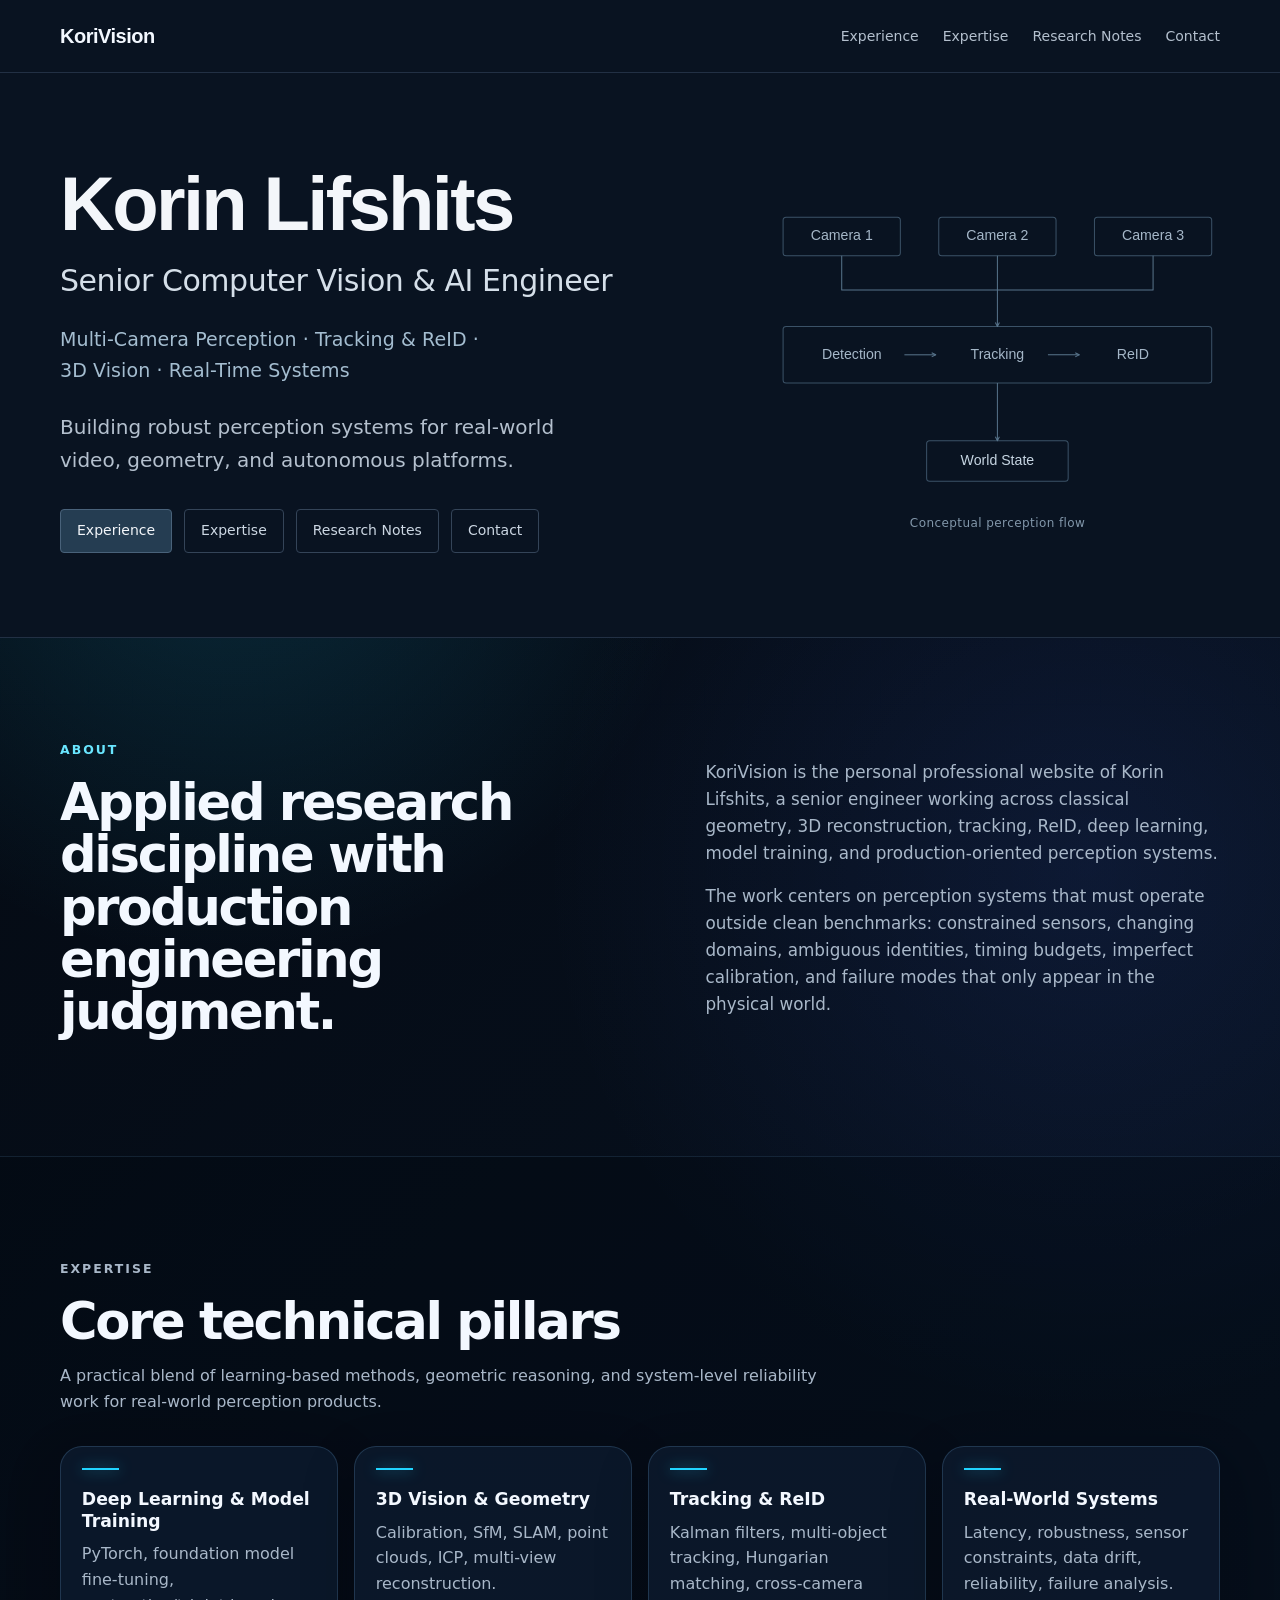
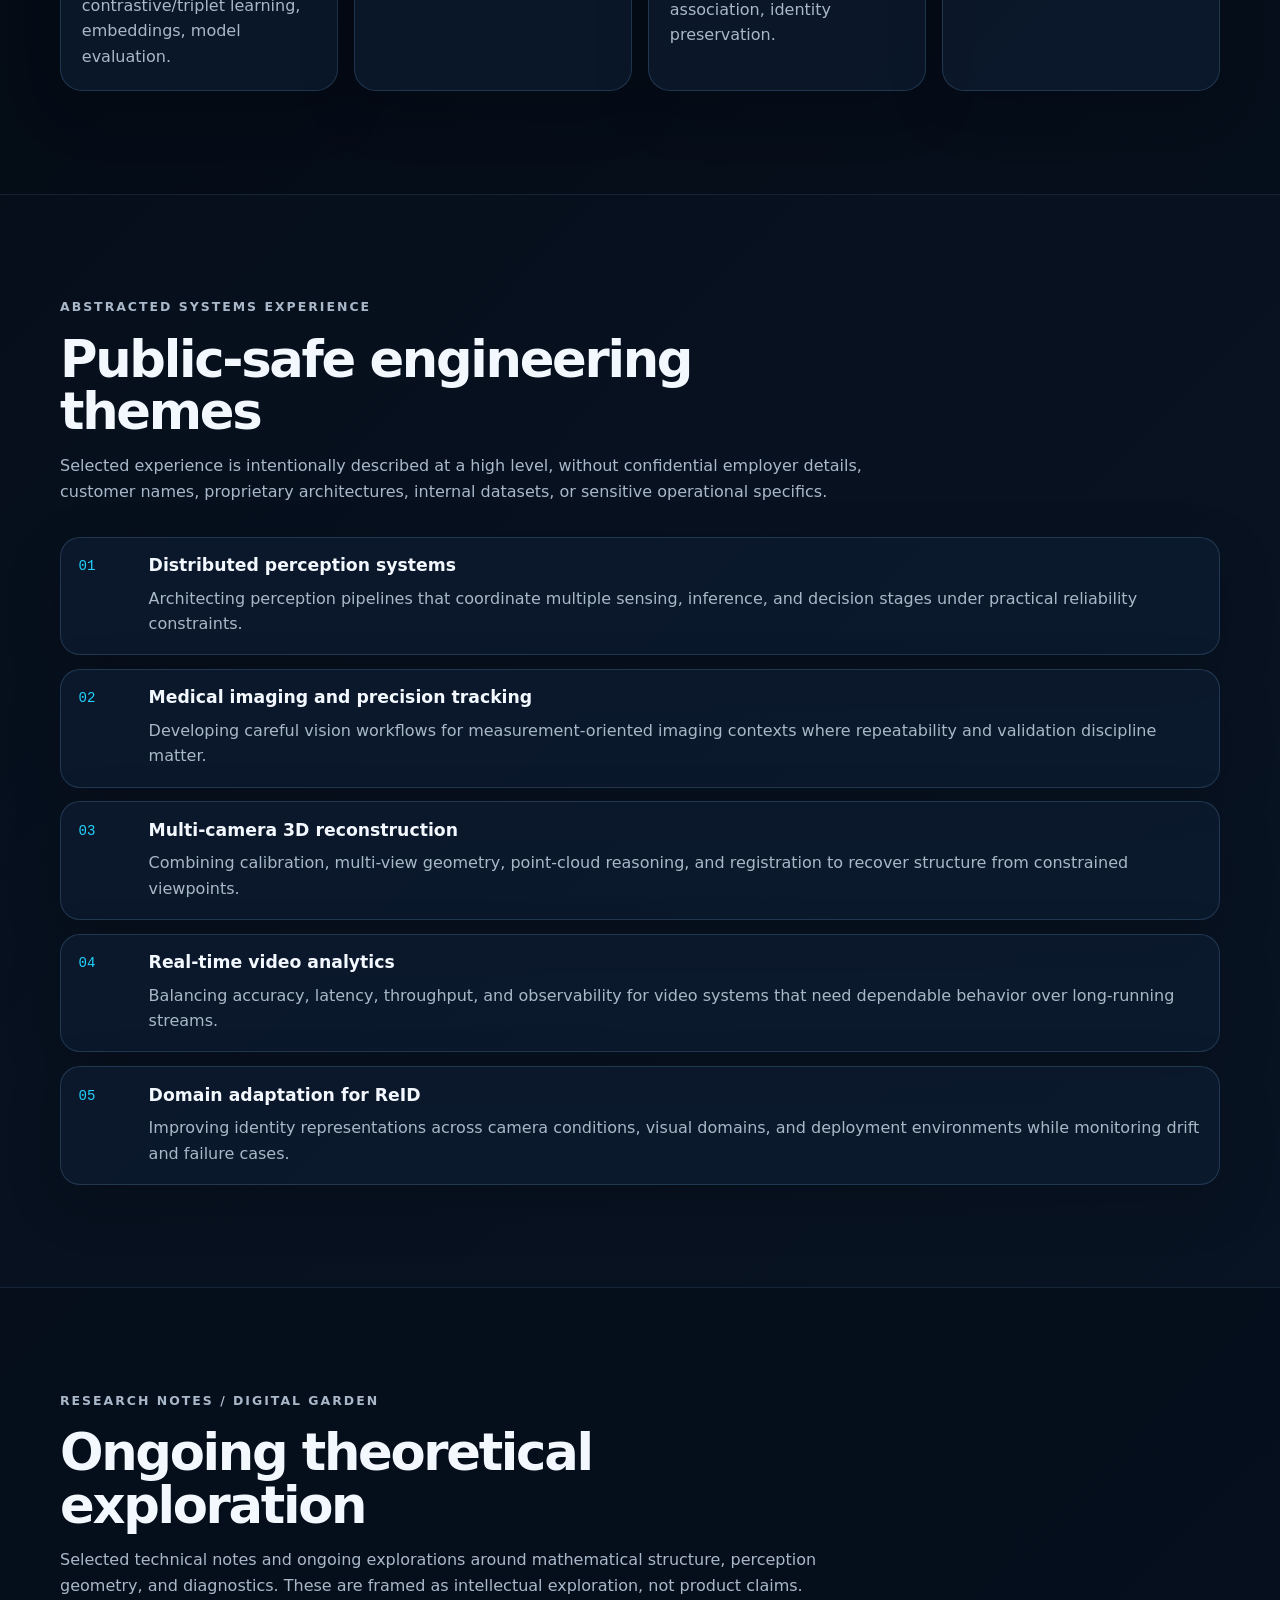
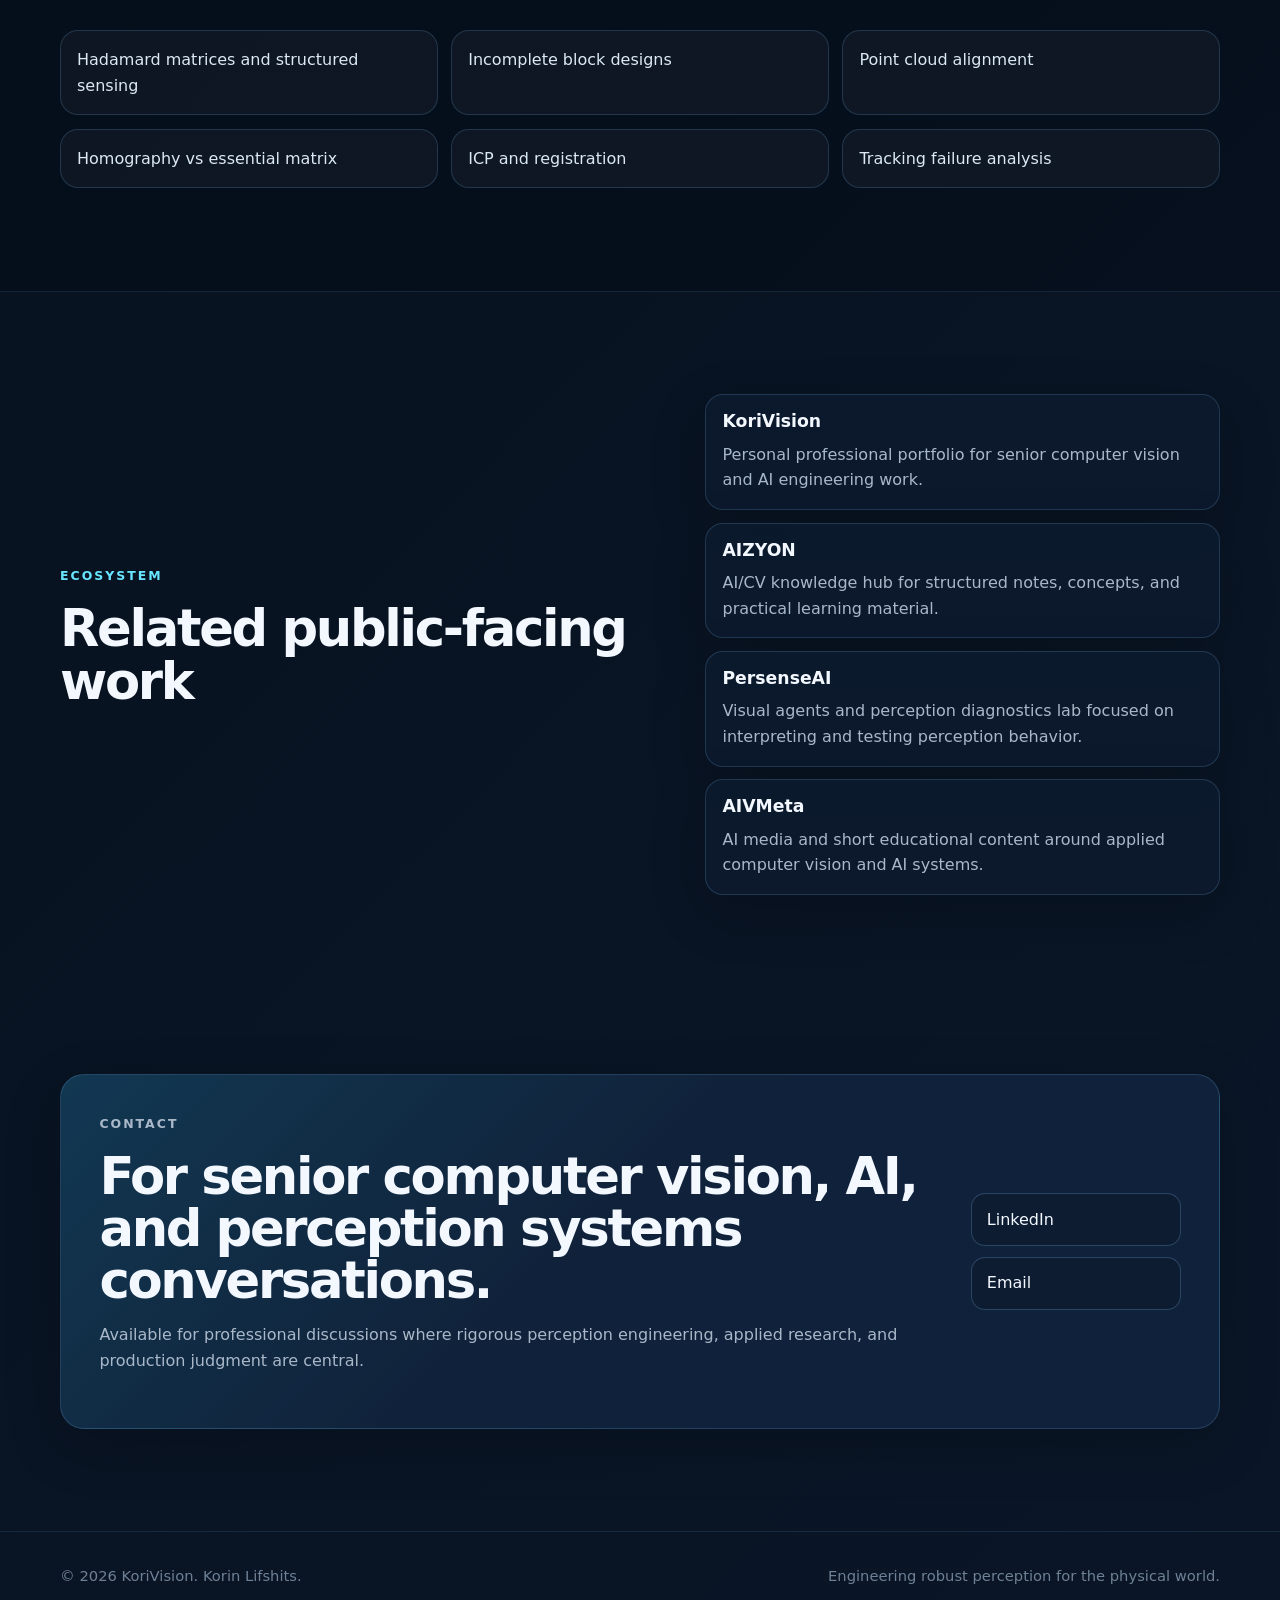
==== index.html @ 699f4dee "Refine KoriVision header and hero with approved design" ====
<!DOCTYPE html>
<html lang="en">
<head>
  <meta charset="utf-8">
  <meta name="viewport" content="width=device-width, initial-scale=1">
  <title>KoriVision — Korin Lifshits | Senior Computer Vision &amp; AI Engineer</title>
  <meta name="description" content="Personal professional site of Korin Lifshits, Senior Computer Vision and AI Engineer specializing in tracking, ReID, 3D vision, deep learning, calibration, and real-world perception systems.">
  <meta name="theme-color" content="#07111f">
  <meta property="og:title" content="KoriVision — Korin Lifshits | Senior Computer Vision &amp; AI Engineer">
  <meta property="og:description" content="Engineering robust perception for the physical world.">
  <meta property="og:type" content="website">
  <meta property="og:url" content="https://korivision.com/">
  <link rel="canonical" href="https://korivision.com/">
  <link rel="icon" href="data:,">
  <link rel="stylesheet" href="styles.css">
</head>
<body>
  <a class="skip-link" href="#main">Skip to content</a>

  <header class="site-header" aria-label="Primary navigation">
    <nav class="nav container">
      <a class="wordmark" href="#top" aria-label="KoriVision home">KoriVision</a>
      <div class="nav-links" aria-label="Section links">
        <a href="#experience">Experience</a>
        <a href="#expertise">Expertise</a>
        <a href="#notes">Research Notes</a>
        <a href="#contact">Contact</a>
      </div>
      <details class="mobile-menu">
        <summary aria-controls="mobile-section-links">
          Menu
          <svg class="menu-icon" viewBox="0 0 20 20" width="20" height="20" aria-hidden="true">
            <path d="M3 6.5h14M3 13.5h14" />
          </svg>
        </summary>
        <div class="mobile-nav-links" id="mobile-section-links">
          <a href="#experience">Experience</a>
          <a href="#expertise">Expertise</a>
          <a href="#notes">Research Notes</a>
          <a href="#contact">Contact</a>
        </div>
      </details>
    </nav>
    <script>
      (() => {
        const menu = document.querySelector(".mobile-menu");
        const toggle = menu.querySelector("summary");
        menu.addEventListener("click", (event) => {
          const link = event.target.closest("a");
          if (!link) return;
          menu.open = false;
          const section = document.querySelector(link.getAttribute("href"));
          if (section) {
            // Keep keyboard navigation at the chosen section without changing it.
            const focusTarget = section.querySelector("a, button, [tabindex]");
            if (focusTarget) focusTarget.focus({ preventScroll: true });
          }
        });
        document.addEventListener("keydown", (event) => {
          if (event.key === "Escape" && menu.open) {
            menu.open = false;
            toggle.focus();
          }
        });
        document.addEventListener("pointerdown", (event) => {
          if (!menu.contains(event.target)) menu.open = false;
        });
        window.matchMedia("(min-width: 721px)").addEventListener("change", () => {
          menu.open = false;
        });
      })();
    </script>
  </header>

  <main id="main">
    <section class="hero section" id="top" aria-labelledby="hero-name">
      <div class="container hero-composition">
        <div class="hero-copy">
          <h1 id="hero-name">Korin Lifshits</h1>
          <p class="hero-role"><span class="hero-role-group">Senior Computer Vision</span> <span class="hero-role-group">&amp; AI Engineer</span></p>
          <p class="hero-specializations">
            Multi-Camera Perception · Tracking &amp; ReID ·<br class="hero-specialization-break">
            3D Vision · Real-Time Systems
          </p>
          <p class="hero-description">
            Building robust perception systems for real-world<br class="hero-description-break">
            video, geometry, and autonomous platforms.
          </p>
          <div class="hero-actions" aria-label="Primary links">
            <a class="button button-primary" href="#experience">Experience</a>
            <a class="button" href="#expertise">Expertise</a>
            <a class="button" href="#notes">Research Notes</a>
            <a class="button" href="#contact">Contact</a>
          </div>
        </div>
        <figure class="perception-visual" aria-labelledby="perception-caption">
          <svg viewBox="0 0 440 304" role="img" aria-labelledby="perception-title perception-description">
            <title id="perception-title">A conceptual multi-camera perception flow</title>
            <desc id="perception-description">Three camera inputs feed detection, tracking and re-identification, producing a world state. A generic educational schematic.</desc>
            <defs>
              <marker id="flow-arrow" viewBox="0 0 6 6" refX="5" refY="3" markerWidth="6" markerHeight="6" orient="auto">
                <path d="M1 1l4 2-4 2" />
              </marker>
            </defs>
            <g class="flow-boxes">
              <rect x="8" y="30" width="116" height="38" rx="3" />
              <rect x="162" y="30" width="116" height="38" rx="3" />
              <rect x="316" y="30" width="116" height="38" rx="3" />
              <rect x="8" y="138" width="424" height="56" rx="3" />
              <rect x="150" y="251" width="140" height="40" rx="3" />
            </g>
            <g class="flow-lines">
              <path d="M66 68v34h308V68M220 68v34" />
              <path d="M220 102v36" marker-end="url(#flow-arrow)" />
              <path d="M128 166h31" marker-end="url(#flow-arrow)" />
              <path d="M270 166h31" marker-end="url(#flow-arrow)" />
              <path d="M220 194v57" marker-end="url(#flow-arrow)" />
            </g>
            <g class="flow-labels">
              <text x="66" y="49">Camera 1</text>
              <text x="220" y="49">Camera 2</text>
              <text x="374" y="49">Camera 3</text>
              <text x="76" y="166">Detection</text>
              <text x="220" y="166">Tracking</text>
              <text x="354" y="166">ReID</text>
              <text class="flow-output" x="220" y="271">World State</text>
            </g>
          </svg>
          <figcaption id="perception-caption">Conceptual perception flow</figcaption>
        </figure>
      </div>
    </section>

    <section class="section" id="about">
      <div class="container split">
        <div>
          <p class="section-kicker">About</p>
          <h2>Applied research discipline with production engineering judgment.</h2>
        </div>
        <div class="prose">
          <p>
            KoriVision is the personal professional website of Korin Lifshits, a senior engineer
            working across classical geometry, 3D reconstruction, tracking, ReID, deep learning,
            model training, and production-oriented perception systems.
          </p>
          <p>
            The work centers on perception systems that must operate outside clean benchmarks:
            constrained sensors, changing domains, ambiguous identities, timing budgets, imperfect
            calibration, and failure modes that only appear in the physical world.
          </p>
        </div>
      </div>
    </section>

    <section class="section section-muted" id="expertise">
      <div class="container">
        <div class="section-heading">
          <p class="section-kicker">Expertise</p>
          <h2>Core technical pillars</h2>
          <p>
            A practical blend of learning-based methods, geometric reasoning, and system-level
            reliability work for real-world perception products.
          </p>
        </div>
        <div class="card-grid four">
          <article class="card">
            <h3>Deep Learning &amp; Model Training</h3>
            <p>PyTorch, foundation model fine-tuning, contrastive/triplet learning, embeddings, model evaluation.</p>
          </article>
          <article class="card">
            <h3>3D Vision &amp; Geometry</h3>
            <p>Calibration, SfM, SLAM, point clouds, ICP, multi-view reconstruction.</p>
          </article>
          <article class="card">
            <h3>Tracking &amp; ReID</h3>
            <p>Kalman filters, multi-object tracking, Hungarian matching, cross-camera association, identity preservation.</p>
          </article>
          <article class="card">
            <h3>Real-World Systems</h3>
            <p>Latency, robustness, sensor constraints, data drift, reliability, failure analysis.</p>
          </article>
        </div>
      </div>
    </section>

    <section class="section" id="experience">
      <div class="container">
        <div class="section-heading compact">
          <p class="section-kicker">Abstracted Systems Experience</p>
          <h2>Public-safe engineering themes</h2>
          <p>
            Selected experience is intentionally described at a high level, without confidential
            employer details, customer names, proprietary architectures, internal datasets, or
            sensitive operational specifics.
          </p>
        </div>
        <div class="case-list">
          <article class="case-card">
            <span>01</span>
            <div>
              <h3>Distributed perception systems</h3>
              <p>Architecting perception pipelines that coordinate multiple sensing, inference, and decision stages under practical reliability constraints.</p>
            </div>
          </article>
          <article class="case-card">
            <span>02</span>
            <div>
              <h3>Medical imaging and precision tracking</h3>
              <p>Developing careful vision workflows for measurement-oriented imaging contexts where repeatability and validation discipline matter.</p>
            </div>
          </article>
          <article class="case-card">
            <span>03</span>
            <div>
              <h3>Multi-camera 3D reconstruction</h3>
              <p>Combining calibration, multi-view geometry, point-cloud reasoning, and registration to recover structure from constrained viewpoints.</p>
            </div>
          </article>
          <article class="case-card">
            <span>04</span>
            <div>
              <h3>Real-time video analytics</h3>
              <p>Balancing accuracy, latency, throughput, and observability for video systems that need dependable behavior over long-running streams.</p>
            </div>
          </article>
          <article class="case-card">
            <span>05</span>
            <div>
              <h3>Domain adaptation for ReID</h3>
              <p>Improving identity representations across camera conditions, visual domains, and deployment environments while monitoring drift and failure cases.</p>
            </div>
          </article>
        </div>
      </div>
    </section>

    <section class="section section-muted" id="notes">
      <div class="container">
        <div class="section-heading compact">
          <p class="section-kicker">Research Notes / Digital Garden</p>
          <h2>Ongoing theoretical exploration</h2>
          <p>
            Selected technical notes and ongoing explorations around mathematical structure, perception geometry,
            and diagnostics. These are framed as intellectual exploration, not product claims.
          </p>
        </div>
        <div class="note-grid">
          <a href="#contact">Hadamard matrices and structured sensing</a>
          <a href="#contact">Incomplete block designs</a>
          <a href="#contact">Point cloud alignment</a>
          <a href="#contact">Homography vs essential matrix</a>
          <a href="#contact">ICP and registration</a>
          <a href="#contact">Tracking failure analysis</a>
        </div>
      </div>
    </section>

    <section class="section" id="ecosystem">
      <div class="container split">
        <div>
          <p class="section-kicker">Ecosystem</p>
          <h2>Related public-facing work</h2>
        </div>
        <div class="ecosystem-list">
          <article>
            <h3>KoriVision</h3>
            <p>Personal professional portfolio for senior computer vision and AI engineering work.</p>
          </article>
          <article>
            <h3>AIZYON</h3>
            <p>AI/CV knowledge hub for structured notes, concepts, and practical learning material.</p>
          </article>
          <article>
            <h3>PersenseAI</h3>
            <p>Visual agents and perception diagnostics lab focused on interpreting and testing perception behavior.</p>
          </article>
          <article>
            <h3>AIVMeta</h3>
            <p>AI media and short educational content around applied computer vision and AI systems.</p>
          </article>
        </div>
      </div>
    </section>

    <section class="section contact-section" id="contact">
      <div class="container contact-card">
        <div>
          <p class="section-kicker">Contact</p>
          <h2>For senior computer vision, AI, and perception systems conversations.</h2>
          <p>
            Available for professional discussions where rigorous perception engineering,
            applied research, and production judgment are central.
          </p>
        </div>
        <div class="contact-links" aria-label="Contact links">
          <a href="https://www.linkedin.com/in/korin-lifshits" target="_blank" rel="noopener noreferrer">LinkedIn</a>
          <a href="mailto:korin.lf@gmail.com">Email</a>
        </div>
      </div>
    </section>
  </main>

  <footer class="footer">
    <div class="container footer-inner">
      <p>© <span id="year">2026</span> KoriVision. Korin Lifshits.</p>
      <p>Engineering robust perception for the physical world.</p>
    </div>
  </footer>
</body>
</html>
---- styles.css ----
:root {
  --bg: #07111f;
  --bg-deep: #040911;
  --panel: rgba(14, 28, 48, 0.78);
  --panel-strong: rgba(18, 36, 61, 0.92);
  --text: #f3f8ff;
  --muted: #a9b8c9;
  --subtle: #6f8196;
  --line: rgba(132, 197, 255, 0.18);
  --accent: #21d4ff;
  --accent-strong: #69e6ff;
  --shadow: 0 30px 80px rgba(0, 0, 0, 0.36);
  --radius: 24px;
  --max-width: 1160px;
}

* {
  box-sizing: border-box;
}

html {
  scroll-behavior: smooth;
}

body {
  margin: 0;
  min-height: 100vh;
  color: var(--text);
  background:
    radial-gradient(circle at 18% 10%, rgba(33, 212, 255, 0.16), transparent 30rem),
    radial-gradient(circle at 85% 18%, rgba(70, 111, 255, 0.11), transparent 34rem),
    linear-gradient(135deg, var(--bg-deep), var(--bg) 44%, #0a1627);
  font-family: Inter, ui-sans-serif, system-ui, -apple-system, BlinkMacSystemFont, "Segoe UI", sans-serif;
  line-height: 1.6;
}

body::before {
  position: fixed;
  inset: 0;
  z-index: -1;
  content: "";
  background-image:
    linear-gradient(rgba(132, 197, 255, 0.055) 1px, transparent 1px),
    linear-gradient(90deg, rgba(132, 197, 255, 0.055) 1px, transparent 1px);
  background-size: 44px 44px;
  mask-image: linear-gradient(to bottom, rgba(0, 0, 0, 0.9), transparent 82%);
}

a {
  color: inherit;
  text-decoration: none;
}

p,
h1,
h2,
h3 {
  margin-top: 0;
}

.container {
  width: min(100% - 32px, var(--max-width));
  margin-inline: auto;
}

.skip-link {
  position: absolute;
  left: 1rem;
  top: -4rem;
  z-index: 20;
  padding: 0.7rem 1rem;
  color: var(--bg-deep);
  background: var(--accent);
  border-radius: 999px;
  transition: top 0.2s ease;
}

.skip-link:focus {
  top: 1rem;
}

.site-header {
  position: sticky;
  top: 0;
  z-index: 10;
  border-bottom: 1px solid rgba(132, 197, 255, 0.12);
  background: rgba(4, 9, 17, 0.74);
  backdrop-filter: blur(18px);
}

.nav {
  display: flex;
  align-items: center;
  justify-content: space-between;
  gap: 1.2rem;
  min-height: 74px;
}

.wordmark {
  display: inline-flex;
  align-items: baseline;
  gap: 0.01em;
  color: var(--text);
  font-size: 1.06rem;
  font-weight: 750;
  letter-spacing: 0.08em;
  text-transform: uppercase;
}

.lens-i {
  position: relative;
  color: transparent;
  width: 0.55em;
}

.lens-i::before {
  position: absolute;
  left: 50%;
  top: 52%;
  width: 0.45em;
  height: 0.45em;
  content: "";
  border: 1.5px solid var(--accent);
  border-radius: 50%;
  box-shadow: 0 0 16px rgba(33, 212, 255, 0.6);
  transform: translate(-50%, -50%);
}

.nav-links {
  display: flex;
  flex-wrap: wrap;
  justify-content: flex-end;
  gap: 0.2rem;
}

.nav-links a {
  padding: 0.58rem 0.76rem;
  color: var(--muted);
  border-radius: 999px;
  font-size: 0.9rem;
  transition: color 0.2s ease, background-color 0.2s ease;
}

.nav-links a:hover,
.nav-links a:focus-visible {
  color: var(--text);
  background: rgba(33, 212, 255, 0.1);
  outline: none;
}

.section {
  padding: clamp(4.5rem, 8vw, 8rem) 0;
}

.section-muted {
  border-block: 1px solid rgba(132, 197, 255, 0.12);
  background: rgba(2, 8, 16, 0.28);
}

.hero {
  position: relative;
  overflow: hidden;
  padding-top: clamp(5.5rem, 9vw, 9rem);
}

.hero::after {
  position: absolute;
  right: -18rem;
  bottom: 3rem;
  width: 40rem;
  height: 40rem;
  content: "";
  border: 1px solid rgba(33, 212, 255, 0.14);
  border-radius: 50%;
  box-shadow: inset 0 0 70px rgba(33, 212, 255, 0.05);
}

.hero-grid,
.split {
  display: grid;
  grid-template-columns: minmax(0, 1.05fr) minmax(280px, 0.95fr);
  gap: clamp(2rem, 6vw, 5rem);
  align-items: center;
}

.eyebrow,
.section-kicker {
  margin-bottom: 1rem;
  color: var(--accent-strong);
  font-size: 0.78rem;
  font-weight: 720;
  letter-spacing: 0.16em;
  text-transform: uppercase;
}

h1 {
  max-width: 870px;
  margin-bottom: 1.35rem;
  font-size: clamp(3rem, 8vw, 6.9rem);
  line-height: 0.92;
  letter-spacing: -0.075em;
}

h2 {
  margin-bottom: 1rem;
  color: var(--text);
  font-size: clamp(2rem, 4vw, 3.5rem);
  line-height: 1.02;
  letter-spacing: -0.045em;
}

h3 {
  margin-bottom: 0.55rem;
  color: var(--text);
  font-size: 1.08rem;
  line-height: 1.25;
}

.hero-subtitle {
  max-width: 760px;
  color: #c8d5e5;
  font-size: clamp(1.05rem, 2vw, 1.34rem);
}

.hero-actions {
  display: flex;
  flex-wrap: wrap;
  gap: 0.8rem;
  margin-top: 2rem;
}

.button {
  display: inline-flex;
  align-items: center;
  justify-content: center;
  min-height: 46px;
  padding: 0.72rem 1rem;
  color: var(--text);
  border: 1px solid rgba(132, 197, 255, 0.24);
  border-radius: 999px;
  background: rgba(255, 255, 255, 0.035);
  font-weight: 680;
  transition: border-color 0.2s ease, background-color 0.2s ease, transform 0.2s ease;
}

.button:hover,
.button:focus-visible {
  border-color: rgba(33, 212, 255, 0.72);
  background: rgba(33, 212, 255, 0.1);
  outline: none;
  transform: translateY(-1px);
}

.button-primary {
  color: #00131d;
  border-color: transparent;
  background: linear-gradient(135deg, var(--accent), #87efff);
  box-shadow: 0 0 36px rgba(33, 212, 255, 0.22);
}

.signal-panel {
  position: relative;
  min-height: 420px;
  padding: 1.2rem;
  border: 1px solid var(--line);
  border-radius: var(--radius);
  background:
    linear-gradient(145deg, rgba(255, 255, 255, 0.08), rgba(255, 255, 255, 0.02)),
    rgba(9, 21, 38, 0.72);
  box-shadow: var(--shadow);
  overflow: hidden;
}

.panel-orbit {
  position: absolute;
  inset: 13%;
  border: 1px solid rgba(33, 212, 255, 0.22);
  border-radius: 50%;
}

.panel-orbit::before,
.panel-orbit::after {
  position: absolute;
  content: "";
  border-radius: 50%;
}

.panel-orbit::before {
  inset: 23%;
  border: 1px dashed rgba(169, 184, 201, 0.28);
}

.panel-orbit::after {
  left: 50%;
  top: 50%;
  width: 0.62rem;
  height: 0.62rem;
  background: var(--accent);
  box-shadow: 0 0 28px var(--accent);
  transform: translate(-50%, -50%);
}

.panel-grid {
  position: absolute;
  inset: 1.2rem;
  display: grid;
  grid-template-columns: repeat(4, 1fr);
  gap: 0.7rem;
  opacity: 0.72;
}

.panel-grid span {
  border: 1px solid rgba(132, 197, 255, 0.14);
  border-radius: 14px;
  background: rgba(255, 255, 255, 0.025);
}

.signal-panel p {
  position: absolute;
  left: 1.4rem;
  right: 1.4rem;
  bottom: 1.2rem;
  margin: 0;
  color: var(--subtle);
  font-family: ui-monospace, SFMono-Regular, Menlo, Monaco, Consolas, monospace;
  font-size: 0.79rem;
  letter-spacing: 0.08em;
  text-transform: uppercase;
}

.prose p,
.section-heading p,
.card p,
.case-card p,
.ecosystem-list p,
.contact-card p {
  color: var(--muted);
}

.prose p {
  font-size: 1.05rem;
}

.section-heading {
  max-width: 760px;
  margin-bottom: 2rem;
}

.section-heading.compact {
  max-width: 820px;
}

.card-grid {
  display: grid;
  gap: 1rem;
}

.card-grid.four {
  grid-template-columns: repeat(4, minmax(0, 1fr));
}

.card,
.case-card,
.ecosystem-list article,
.contact-card {
  border: 1px solid var(--line);
  background: var(--panel);
  box-shadow: 0 18px 55px rgba(0, 0, 0, 0.18);
}

.card {
  min-height: 210px;
  padding: 1.3rem;
  border-radius: 22px;
}

.card::before {
  display: block;
  width: 2.3rem;
  height: 2px;
  margin-bottom: 1.2rem;
  content: "";
  background: var(--accent);
  box-shadow: 0 0 14px rgba(33, 212, 255, 0.7);
}

.case-list {
  display: grid;
  gap: 0.85rem;
}

.case-card {
  display: grid;
  grid-template-columns: 54px minmax(0, 1fr);
  gap: 1rem;
  padding: 1.1rem;
  border-radius: 20px;
}

.case-card span {
  color: var(--accent);
  font-family: ui-monospace, SFMono-Regular, Menlo, Monaco, Consolas, monospace;
  font-size: 0.88rem;
}

.note-grid {
  display: grid;
  grid-template-columns: repeat(3, minmax(0, 1fr));
  gap: 0.85rem;
}

.note-grid a {
  padding: 1rem;
  color: #dbe8f6;
  border: 1px solid var(--line);
  border-radius: 18px;
  background: rgba(255, 255, 255, 0.035);
  transition: border-color 0.2s ease, background-color 0.2s ease;
}

.note-grid a:hover,
.note-grid a:focus-visible {
  border-color: rgba(33, 212, 255, 0.65);
  background: rgba(33, 212, 255, 0.08);
  outline: none;
}

.ecosystem-list {
  display: grid;
  gap: 0.8rem;
}

.ecosystem-list article {
  padding: 1rem;
  border-radius: 18px;
}

.ecosystem-list p,
.case-card p,
.card p {
  margin-bottom: 0;
}

.contact-section {
  padding-top: clamp(3.5rem, 6vw, 6rem);
}

.contact-card {
  display: grid;
  grid-template-columns: minmax(0, 1fr) auto;
  gap: 2rem;
  align-items: center;
  padding: clamp(1.3rem, 4vw, 2.4rem);
  border-radius: var(--radius);
  background:
    linear-gradient(135deg, rgba(33, 212, 255, 0.12), transparent 45%),
    var(--panel-strong);
}

.contact-links {
  display: grid;
  gap: 0.65rem;
  min-width: 210px;
}

.contact-links a {
  padding: 0.8rem 0.95rem;
  color: var(--text);
  border: 1px solid rgba(132, 197, 255, 0.24);
  border-radius: 14px;
  background: rgba(0, 0, 0, 0.16);
}

.contact-links a:hover,
.contact-links a:focus-visible {
  border-color: var(--accent);
  outline: none;
}

.footer {
  padding: 2rem 0 2.4rem;
  color: var(--subtle);
  border-top: 1px solid rgba(132, 197, 255, 0.12);
}

.footer-inner {
  display: flex;
  justify-content: space-between;
  gap: 1rem;
}

.footer p {
  margin: 0;
  font-size: 0.92rem;
}

@media (max-width: 980px) {
  .hero-grid,
  .split,
  .contact-card {
    grid-template-columns: 1fr;
  }

  .card-grid.four,
  .note-grid {
    grid-template-columns: repeat(2, minmax(0, 1fr));
  }

  .signal-panel {
    min-height: 320px;
  }
}

@media (max-width: 720px) {
  .container {
    width: min(100% - 24px, var(--max-width));
  }

  .nav {
    align-items: flex-start;
    flex-direction: column;
    padding: 0.9rem 0;
  }

  .nav-links {
    justify-content: flex-start;
  }

  .nav-links a {
    padding: 0.45rem 0.58rem;
    font-size: 0.84rem;
  }

  .section {
    padding: 4rem 0;
  }

  .hero {
    padding-top: 4.6rem;
  }

  h1 {
    font-size: clamp(2.8rem, 16vw, 4.8rem);
  }

  .hero-actions,
  .contact-links {
    width: 100%;
  }

  .button {
    flex: 1 1 46%;
  }

  .card-grid.four,
  .note-grid {
    grid-template-columns: 1fr;
  }

  .case-card {
    grid-template-columns: 1fr;
  }

  .footer-inner {
    flex-direction: column;
  }
}

@media (prefers-reduced-motion: reduce) {
  *,
  *::before,
  *::after {
    scroll-behavior: auto !important;
    transition-duration: 0.01ms !important;
    animation-duration: 0.01ms !important;
    animation-iteration-count: 1 !important;
  }
}

/* Header and hero refinement. All following styles are scoped to these areas. */
.site-header {
  background: #091321;
  backdrop-filter: none;
  border-bottom-color: #223044;
}

.site-header .nav {
  min-height: 72px;
  gap: 1.5rem;
}

.site-header .wordmark {
  display: inline;
  font-family: "Segoe UI", Arial, sans-serif;
  font-size: 1.25rem;
  font-weight: 600;
  letter-spacing: -0.025em;
  text-transform: none;
}

.site-header .nav-links {
  gap: 1.5rem;
}

.site-header .nav-links a {
  display: inline-flex;
  align-items: center;
  min-height: 44px;
  padding: 0.5rem 0;
  border-radius: 0;
  color: #b4c0ce;
  font-size: 0.875rem;
}

.site-header .nav-links a:hover,
.site-header .nav-links a:focus-visible {
  color: #f3f8ff;
  background: none;
  text-decoration: underline;
  text-underline-offset: 0.35em;
}

.site-header a:focus-visible,
.hero .button:focus-visible {
  outline: 2px solid #a9c5da;
  outline-offset: 5px;
}

.hero {
  padding: 88px 0 84px;
  overflow: visible;
  background: #091321;
  border-bottom: 1px solid #223044;
}

.hero::after {
  content: none;
}

.hero .hero-composition {
  display: grid;
  grid-template-columns: minmax(0, 3fr) minmax(0, 2fr);
  align-items: center;
  gap: 48px;
}

.hero .hero-copy {
  min-width: 0;
}

.hero h1 {
  max-width: none;
  margin: 0 0 14px;
  color: #f3f6fa;
  font-family: "Segoe UI", Arial, sans-serif;
  font-size: clamp(4.75rem, 5.56vw, 5rem);
  font-weight: 600;
  line-height: 1.12;
  letter-spacing: -0.035em;
}

.hero .hero-role {
  margin: 0 0 22px;
  color: #d5dfe9;
  font-size: clamp(1.875rem, 2.3vw, 2rem);
  font-weight: 400;
  line-height: 1.4;
  letter-spacing: -0.015em;
  text-wrap: balance;
}

.hero .hero-specializations {
  margin: 0 0 24px;
  color: #a4bdd0;
  font-size: 1.1875rem;
  font-weight: 400;
  line-height: 1.65;
  letter-spacing: 0.005em;
}

.hero .hero-role-group {
  display: inline-block;
}

.hero .hero-description {
  max-width: 650px;
  margin: 0;
  color: #b4c0ce;
  font-size: 1.25rem;
  line-height: 1.65;
}

.hero .hero-actions {
  gap: 12px;
  margin-top: 32px;
}

.hero .button {
  min-height: 44px;
  padding: 0.55rem 1rem;
  border: 1px solid #344458;
  border-radius: 4px;
  background: transparent;
  color: #ccd7e3;
  font-size: 0.875rem;
  font-weight: 500;
  line-height: 1.5;
  box-shadow: none;
  transition: color 0.15s ease, background-color 0.15s ease, border-color 0.15s ease;
}

.hero .button-primary {
  border-color: #49627a;
  background: #253d52;
  color: #f3f6fa;
}

.hero .button:hover,
.hero .button:focus-visible {
  border-color: #8aa5bc;
  background: #1c2d3f;
  color: #fff;
  transform: none;
}

@media (max-width: 720px) {
  .site-header .container,
  .hero .container {
    width: calc(100% - 48px);
  }

  .site-header .nav {
    gap: 6px;
    min-height: 0;
    padding: 14px 0 8px;
  }

  .site-header .wordmark {
    font-size: 1.125rem;
  }

  .site-header .nav-links {
    width: 100%;
    justify-content: space-between;
    gap: 8px;
  }

  .site-header .nav-links a {
    font-size: 0.8125rem;
  }

  .hero {
    padding: 44px 0 48px;
  }

  .hero h1 {
    margin-bottom: 14px;
    font-size: clamp(2.25rem, 11.3vw, 3rem);
    line-height: 1.12;
  }

  .hero .hero-role {
    max-width: 360px;
    margin-bottom: 20px;
    font-size: 1.375rem;
    line-height: 1.4;
  }

  .hero .hero-specializations {
    max-width: 360px;
    margin-bottom: 22px;
    font-size: 1rem;
    line-height: 1.65;
    text-wrap: pretty;
  }

  .hero .hero-specialization-break,
  .hero .hero-description-break {
    display: none;
  }

  .hero .hero-description {
    font-size: 1.125rem;
    line-height: 1.6;
    text-wrap: pretty;
  }

  .hero .hero-actions {
    display: grid;
    grid-template-columns: repeat(2, minmax(0, 1fr));
    gap: 10px;
    margin-top: 28px;
  }

  .hero .button {
    min-width: 0;
    padding-inline: 10px;
  }
}

/* Final polish: desktop schematic and a compact, native mobile menu. */
.hero .perception-visual {
  width: 100%;
  max-width: 460px;
  margin: 0;
  padding-top: 6px;
  justify-self: end;
}

.hero .perception-visual svg {
  display: block;
  width: 100%;
  height: auto;
  overflow: visible;
}

.hero .flow-boxes {
  fill: none;
  stroke: #3b5267;
  stroke-width: 1;
}

.hero .flow-lines,
.hero #flow-arrow path {
  fill: none;
  stroke: #58748b;
  stroke-width: 1;
  stroke-linejoin: round;
}

.hero .flow-labels {
  fill: #a5b7c8;
  font-family: "Segoe UI", Arial, sans-serif;
  font-size: 14px;
  text-anchor: middle;
  dominant-baseline: middle;
}

.hero .flow-output {
  fill: #c6d5e2;
}

.hero .perception-visual figcaption {
  margin-top: 20px;
  color: #8297aa;
  font-size: 0.75rem;
  letter-spacing: 0.035em;
  text-align: center;
}

.site-header .mobile-menu {
  display: none;
}

@media (max-width: 1100px) {
  .hero .hero-composition {
    grid-template-columns: minmax(0, 1fr);
  }

  .hero .perception-visual {
    display: none;
  }

  .hero h1 {
    font-size: clamp(3rem, 7.4vw, 4.75rem);
  }
}

@media (max-width: 720px) {
  .site-header .nav {
    position: relative;
    min-height: 68px;
    flex-direction: row;
    align-items: center;
    gap: 16px;
    padding: 0;
  }

  .site-header .nav-links {
    display: none;
  }

  .site-header .mobile-menu {
    display: block;
  }

  .site-header .mobile-menu summary {
    display: flex;
    align-items: center;
    gap: 10px;
    min-height: 44px;
    padding: 0 8px;
    color: #cbd7e3;
    font-size: 0.875rem;
    line-height: 1;
    list-style: none;
    cursor: pointer;
    border-radius: 4px;
  }

  .site-header .mobile-menu summary::-webkit-details-marker {
    display: none;
  }

  .site-header .mobile-menu summary:focus-visible {
    outline: 2px solid #a9c5da;
    outline-offset: 3px;
  }

  .site-header .mobile-menu[open] summary {
    background: #1a2b3d;
  }

  .site-header .menu-icon {
    fill: none;
    stroke: currentColor;
    stroke-width: 1.4;
    stroke-linecap: round;
  }

  .site-header .mobile-nav-links {
    position: absolute;
    left: 0;
    right: 0;
    top: calc(100% + 1px);
    z-index: 1;
    display: grid;
    gap: 2px;
    padding: 8px;
    border: 1px solid #344458;
    border-top: none;
    border-radius: 0 0 4px 4px;
    background: #101e2e;
  }

  .site-header .mobile-nav-links a {
    display: flex;
    align-items: center;
    min-height: 46px;
    padding: 10px 12px;
    color: #d5dfe9;
    font-size: 0.9375rem;
    border-radius: 2px;
  }

  .site-header .mobile-nav-links a:hover,
  .site-header .mobile-nav-links a:focus-visible {
    background: #203247;
  }

  .hero h1 {
    font-size: clamp(2.25rem, 11.3vw, 3rem);
  }
}
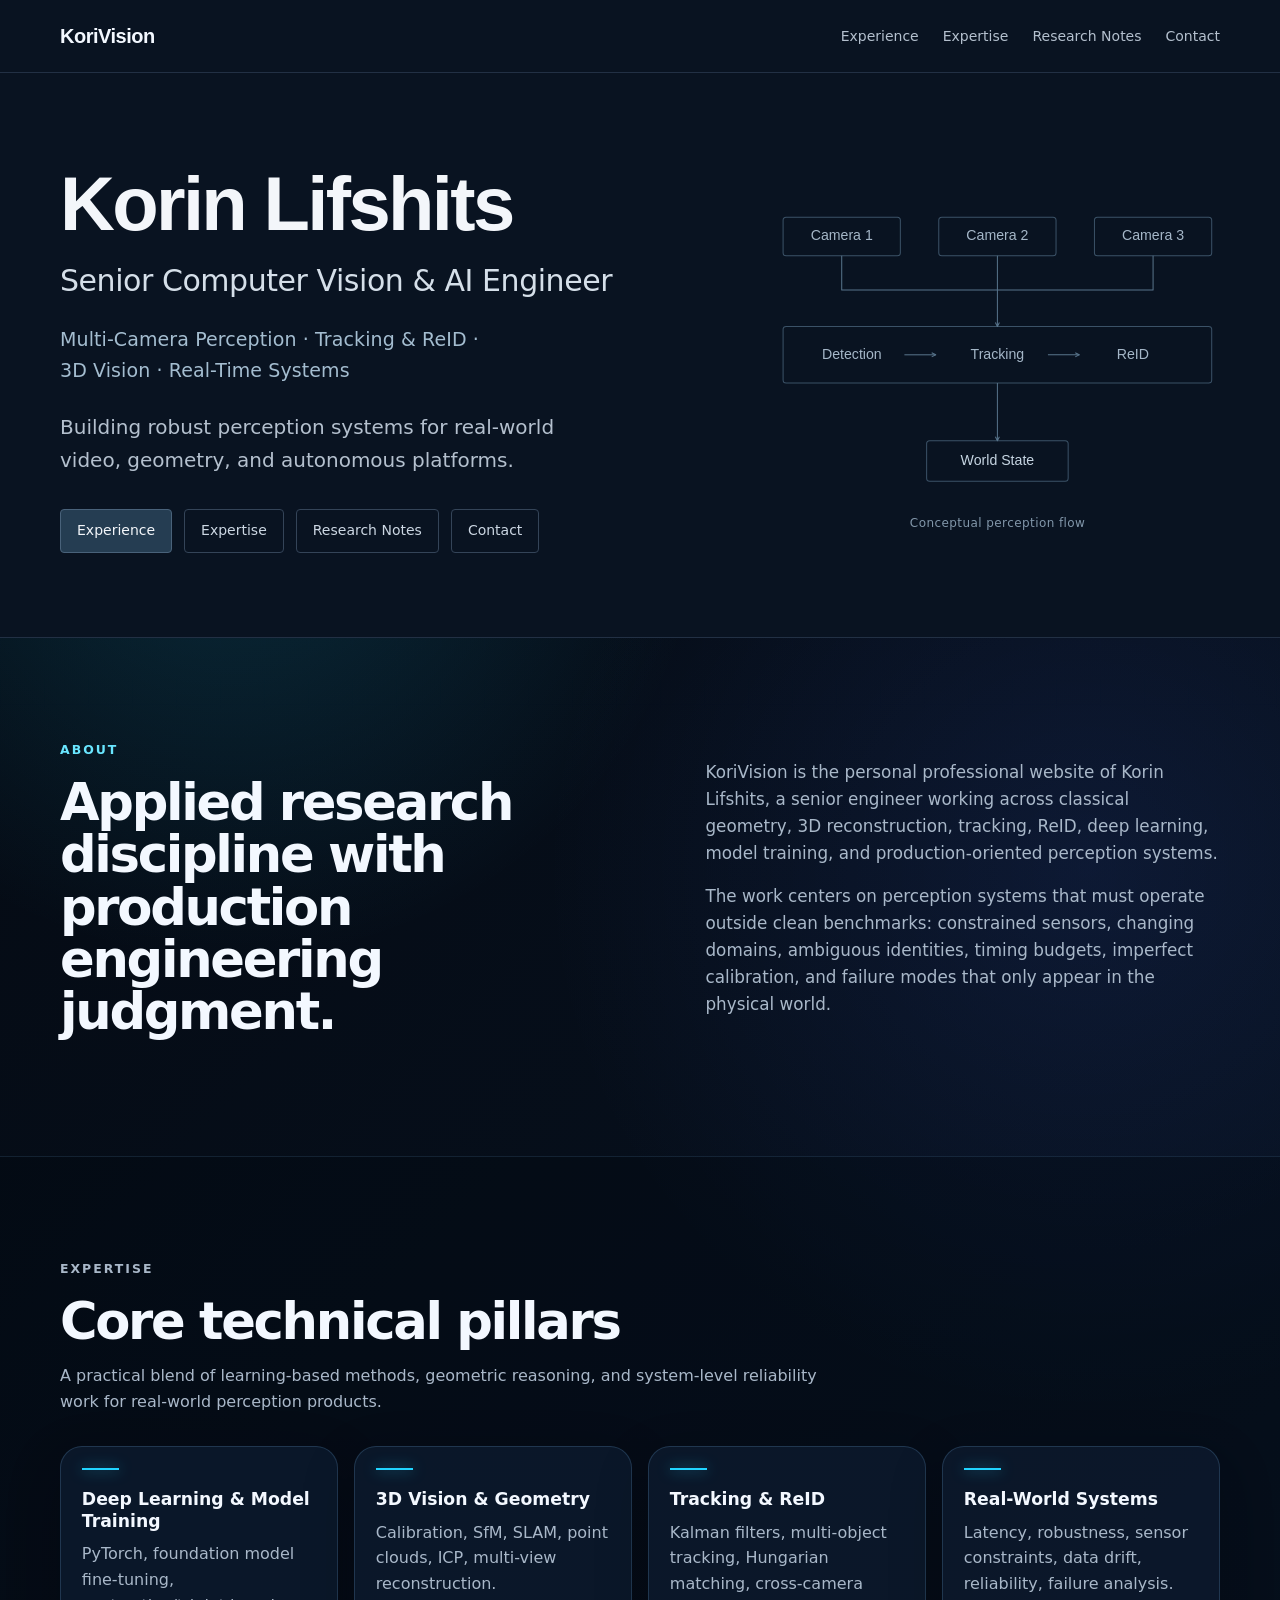
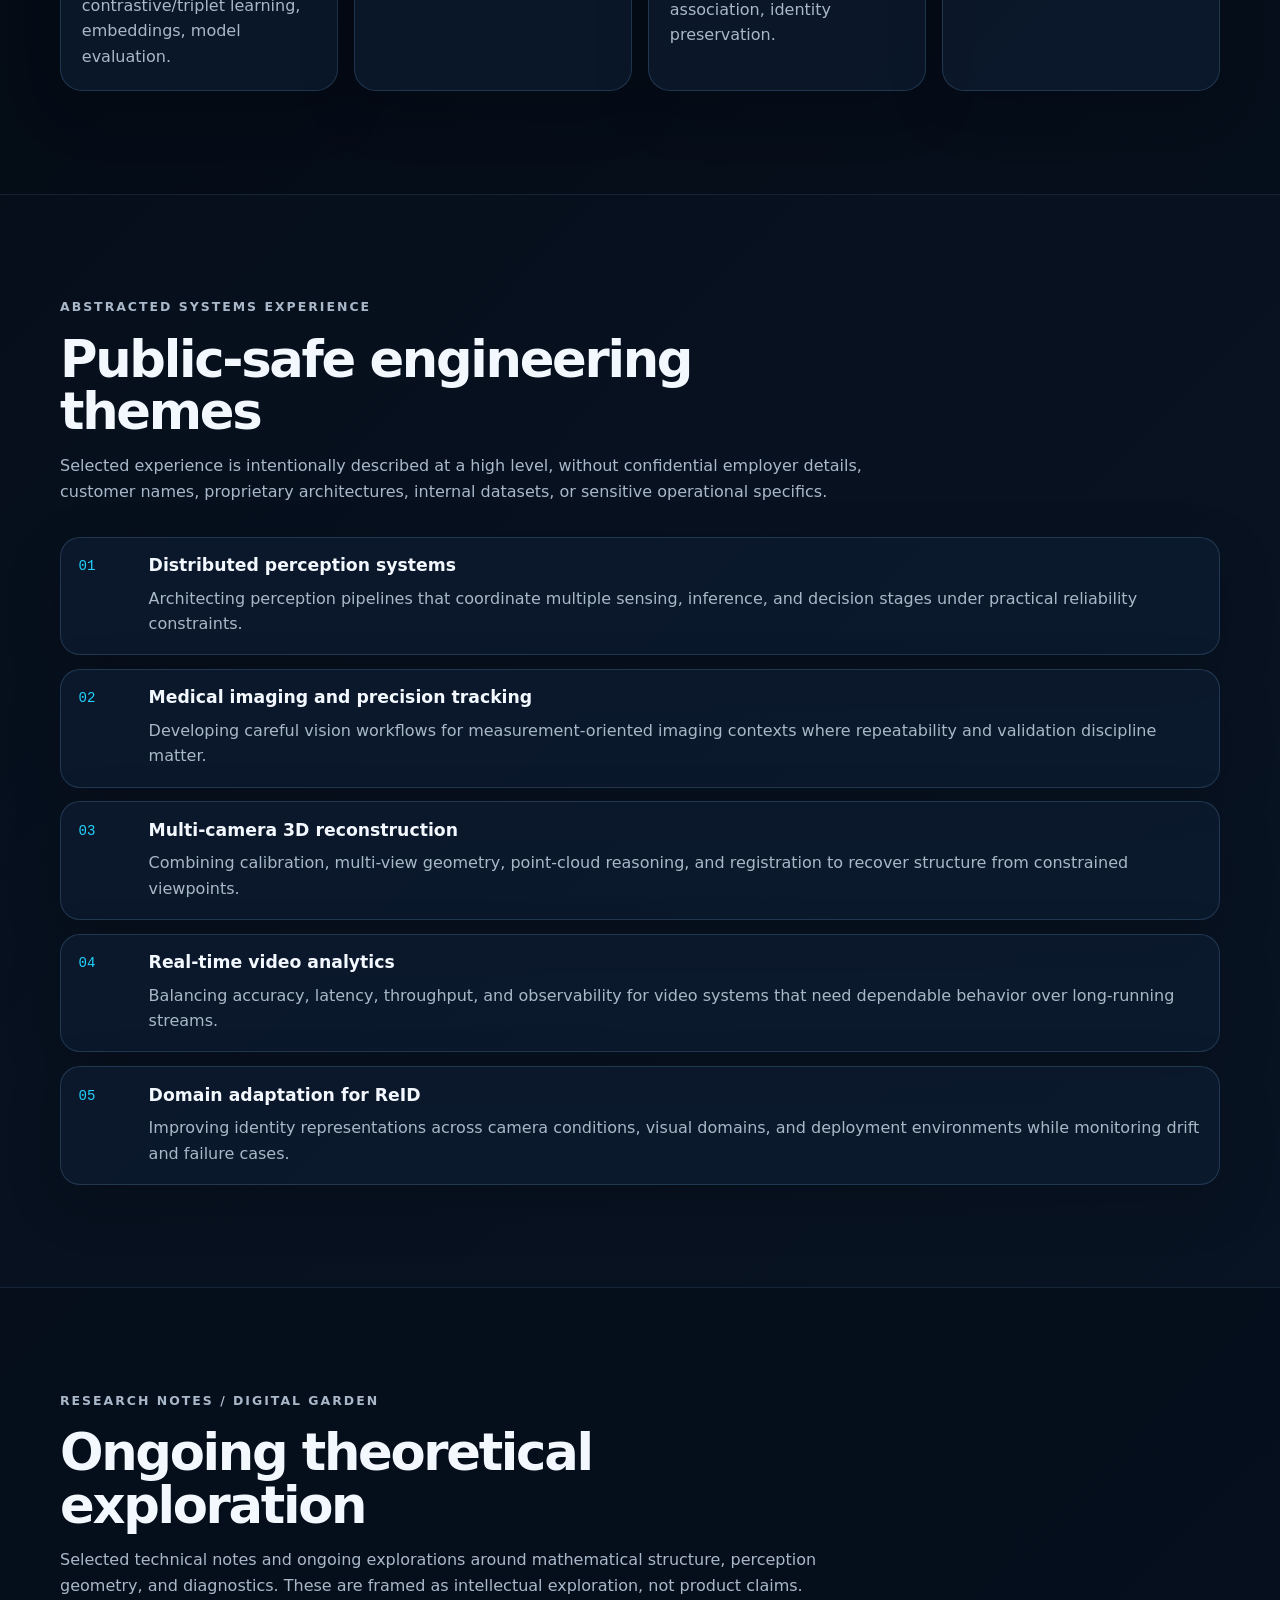
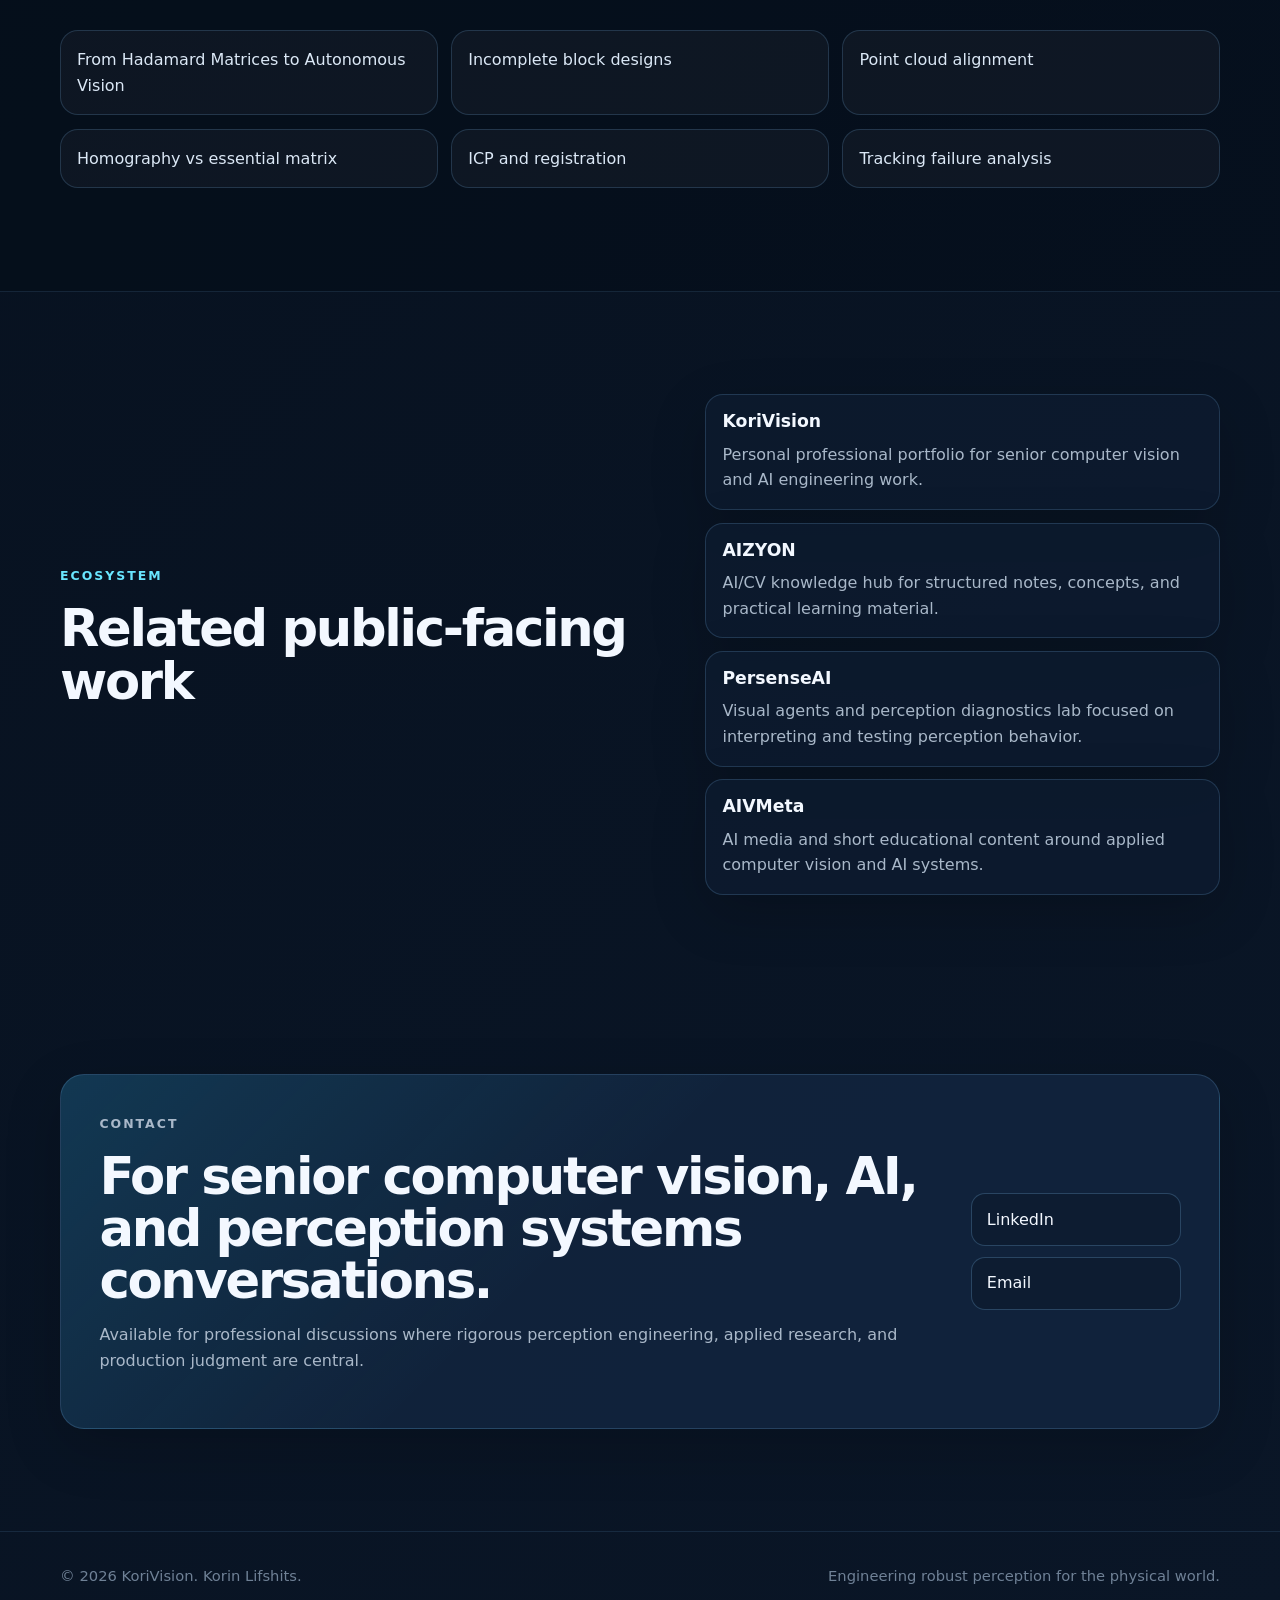
==== commit ede1e583: "Add approved Hadamard research note and homepage link" ====
--- a/index.html
+++ b/index.html
@@ -245,7 +245,7 @@
           </p>
         </div>
         <div class="note-grid">
-          <a href="#contact">Hadamard matrices and structured sensing</a>
+          <a href="research/hadamard-autonomous-vision.html">From Hadamard Matrices to Autonomous Vision</a>
           <a href="#contact">Incomplete block designs</a>
           <a href="#contact">Point cloud alignment</a>
           <a href="#contact">Homography vs essential matrix</a>
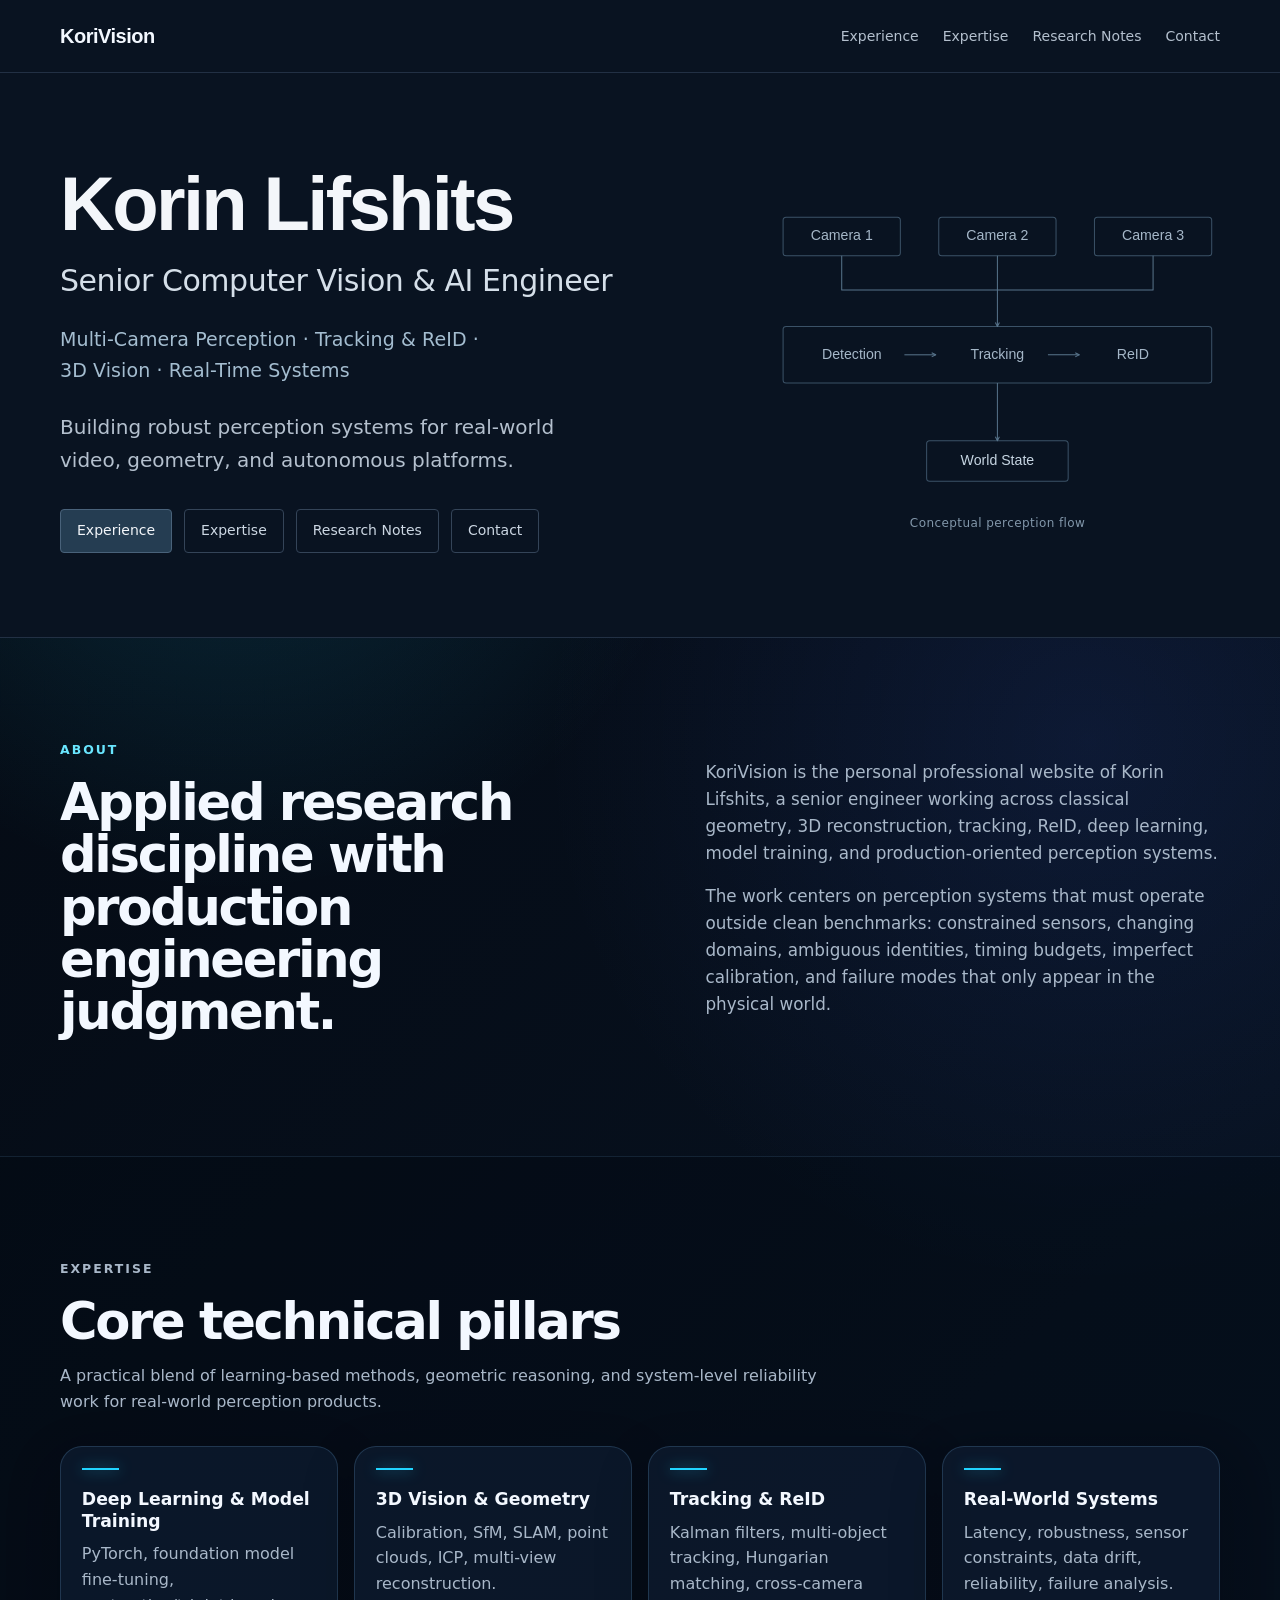
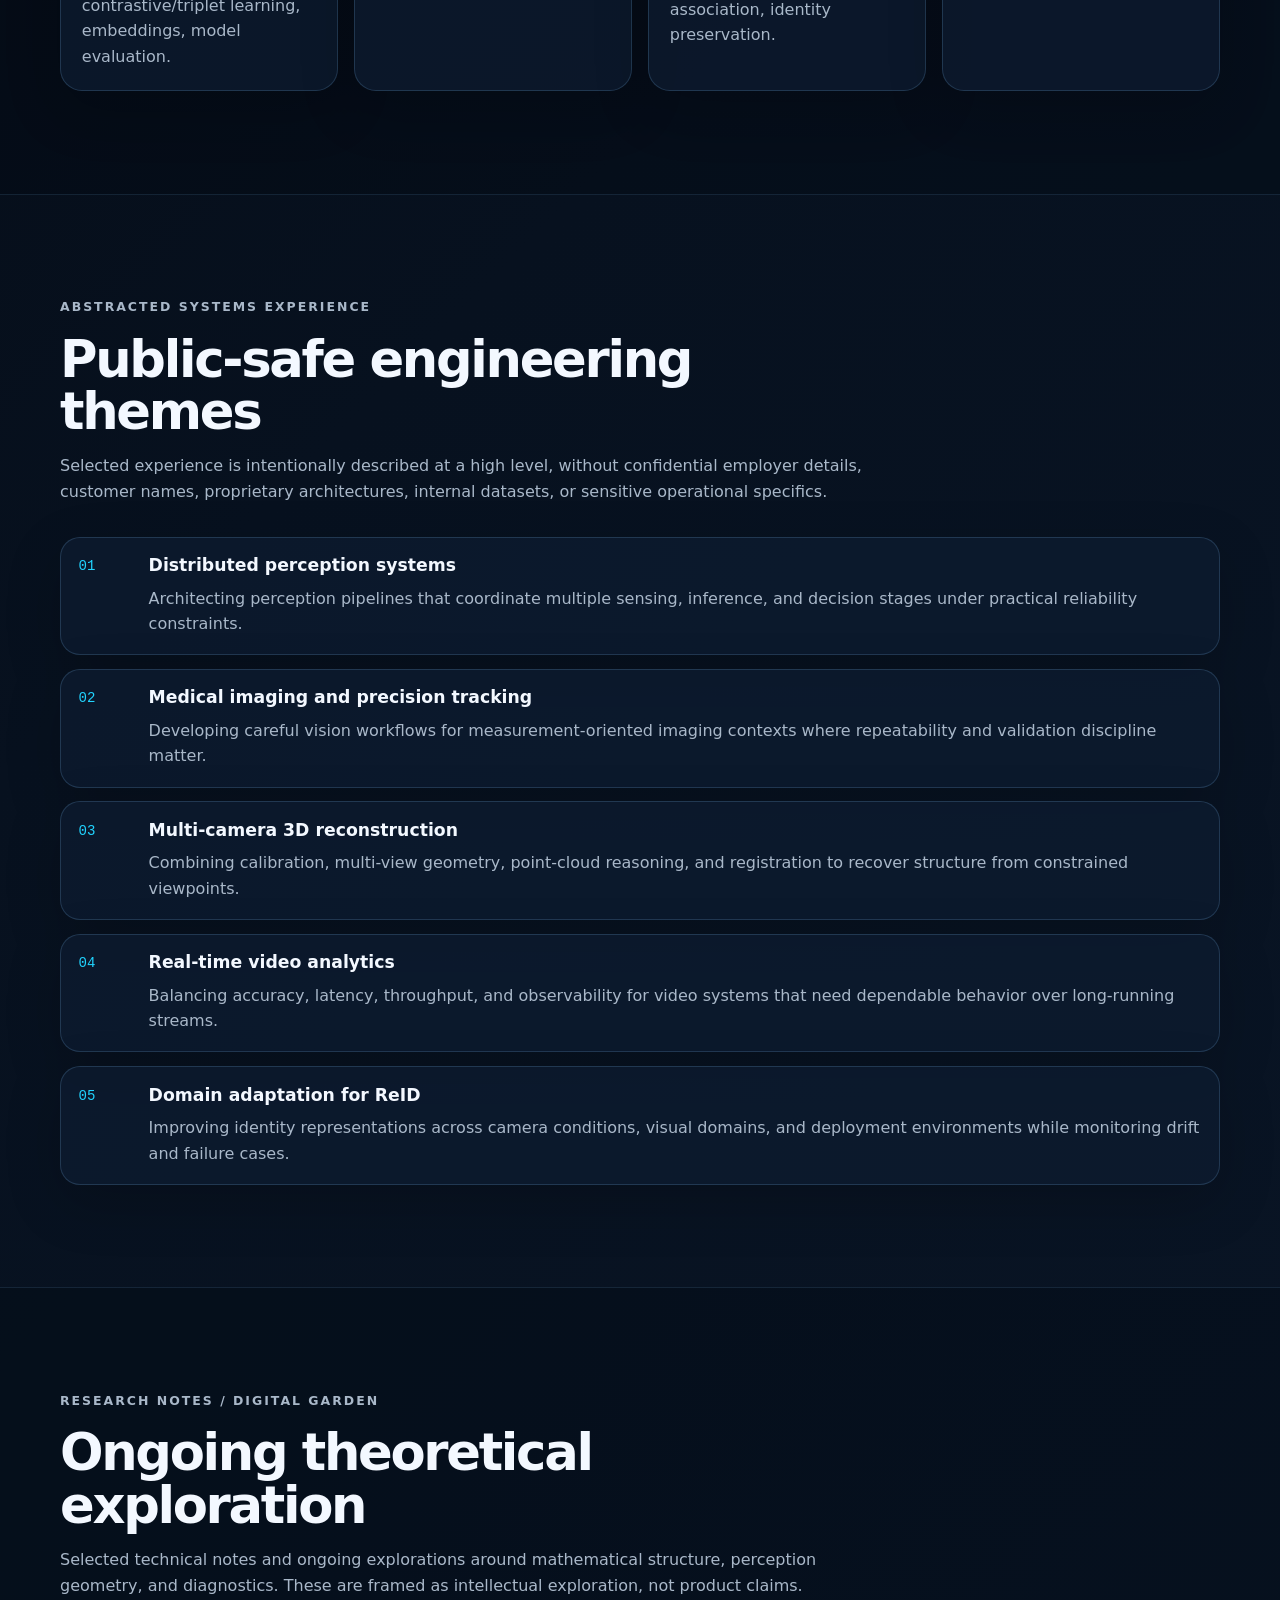
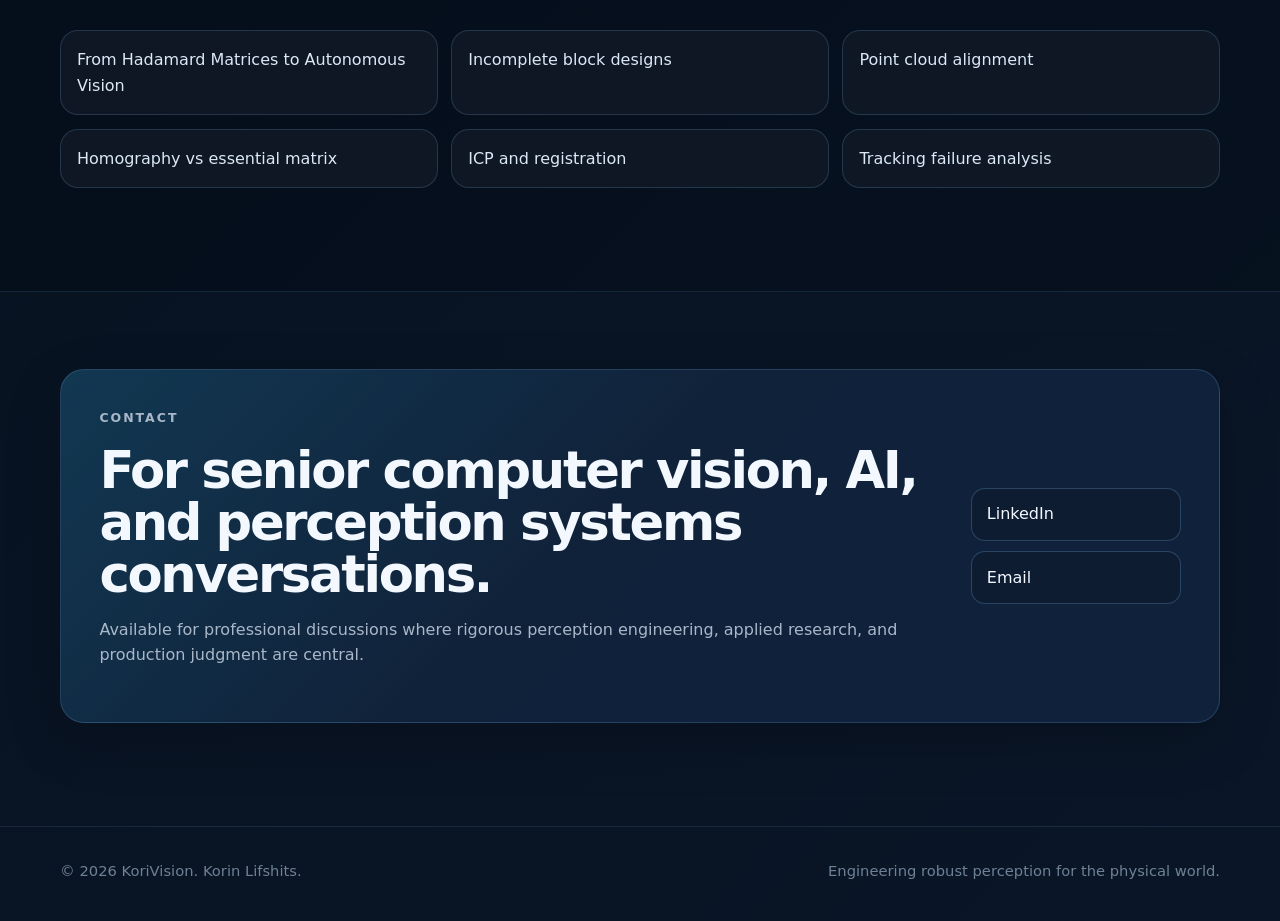
==== commit 80ff83d0: "Remove Ecosystem section and its unused styles" ====
--- a/index.html
+++ b/index.html
@@ -11,7 +11,11 @@
   <meta property="og:type" content="website">
   <meta property="og:url" content="https://korivision.com/">
   <link rel="canonical" href="https://korivision.com/">
-  <link rel="icon" href="data:,">
+  <link rel="icon" href="/favicon.ico" sizes="16x16 32x32 48x48">
+  <link rel="icon" type="image/png" sizes="16x16" href="/favicon-16x16.png">
+  <link rel="icon" type="image/png" sizes="32x32" href="/favicon-32x32.png">
+  <link rel="icon" type="image/svg+xml" sizes="any" href="/favicon.svg">
+  <link rel="apple-touch-icon" sizes="180x180" href="/apple-touch-icon.png">
   <link rel="stylesheet" href="styles.css">
 </head>
 <body>
@@ -255,33 +259,6 @@
       </div>
     </section>
 
-    <section class="section" id="ecosystem">
-      <div class="container split">
-        <div>
-          <p class="section-kicker">Ecosystem</p>
-          <h2>Related public-facing work</h2>
-        </div>
-        <div class="ecosystem-list">
-          <article>
-            <h3>KoriVision</h3>
-            <p>Personal professional portfolio for senior computer vision and AI engineering work.</p>
-          </article>
-          <article>
-            <h3>AIZYON</h3>
-            <p>AI/CV knowledge hub for structured notes, concepts, and practical learning material.</p>
-          </article>
-          <article>
-            <h3>PersenseAI</h3>
-            <p>Visual agents and perception diagnostics lab focused on interpreting and testing perception behavior.</p>
-          </article>
-          <article>
-            <h3>AIVMeta</h3>
-            <p>AI media and short educational content around applied computer vision and AI systems.</p>
-          </article>
-        </div>
-      </div>
-    </section>
-
     <section class="section contact-section" id="contact">
       <div class="container contact-card">
         <div>
--- a/styles.css
+++ b/styles.css
@@ -332,7 +332,6 @@
 .section-heading p,
 .card p,
 .case-card p,
-.ecosystem-list p,
 .contact-card p {
   color: var(--muted);
 }
@@ -361,7 +360,6 @@
 
 .card,
 .case-card,
-.ecosystem-list article,
 .contact-card {
   border: 1px solid var(--line);
   background: var(--panel);
@@ -425,17 +423,6 @@
   outline: none;
 }
 
-.ecosystem-list {
-  display: grid;
-  gap: 0.8rem;
-}
-
-.ecosystem-list article {
-  padding: 1rem;
-  border-radius: 18px;
-}
-
-.ecosystem-list p,
 .case-card p,
 .card p {
   margin-bottom: 0;
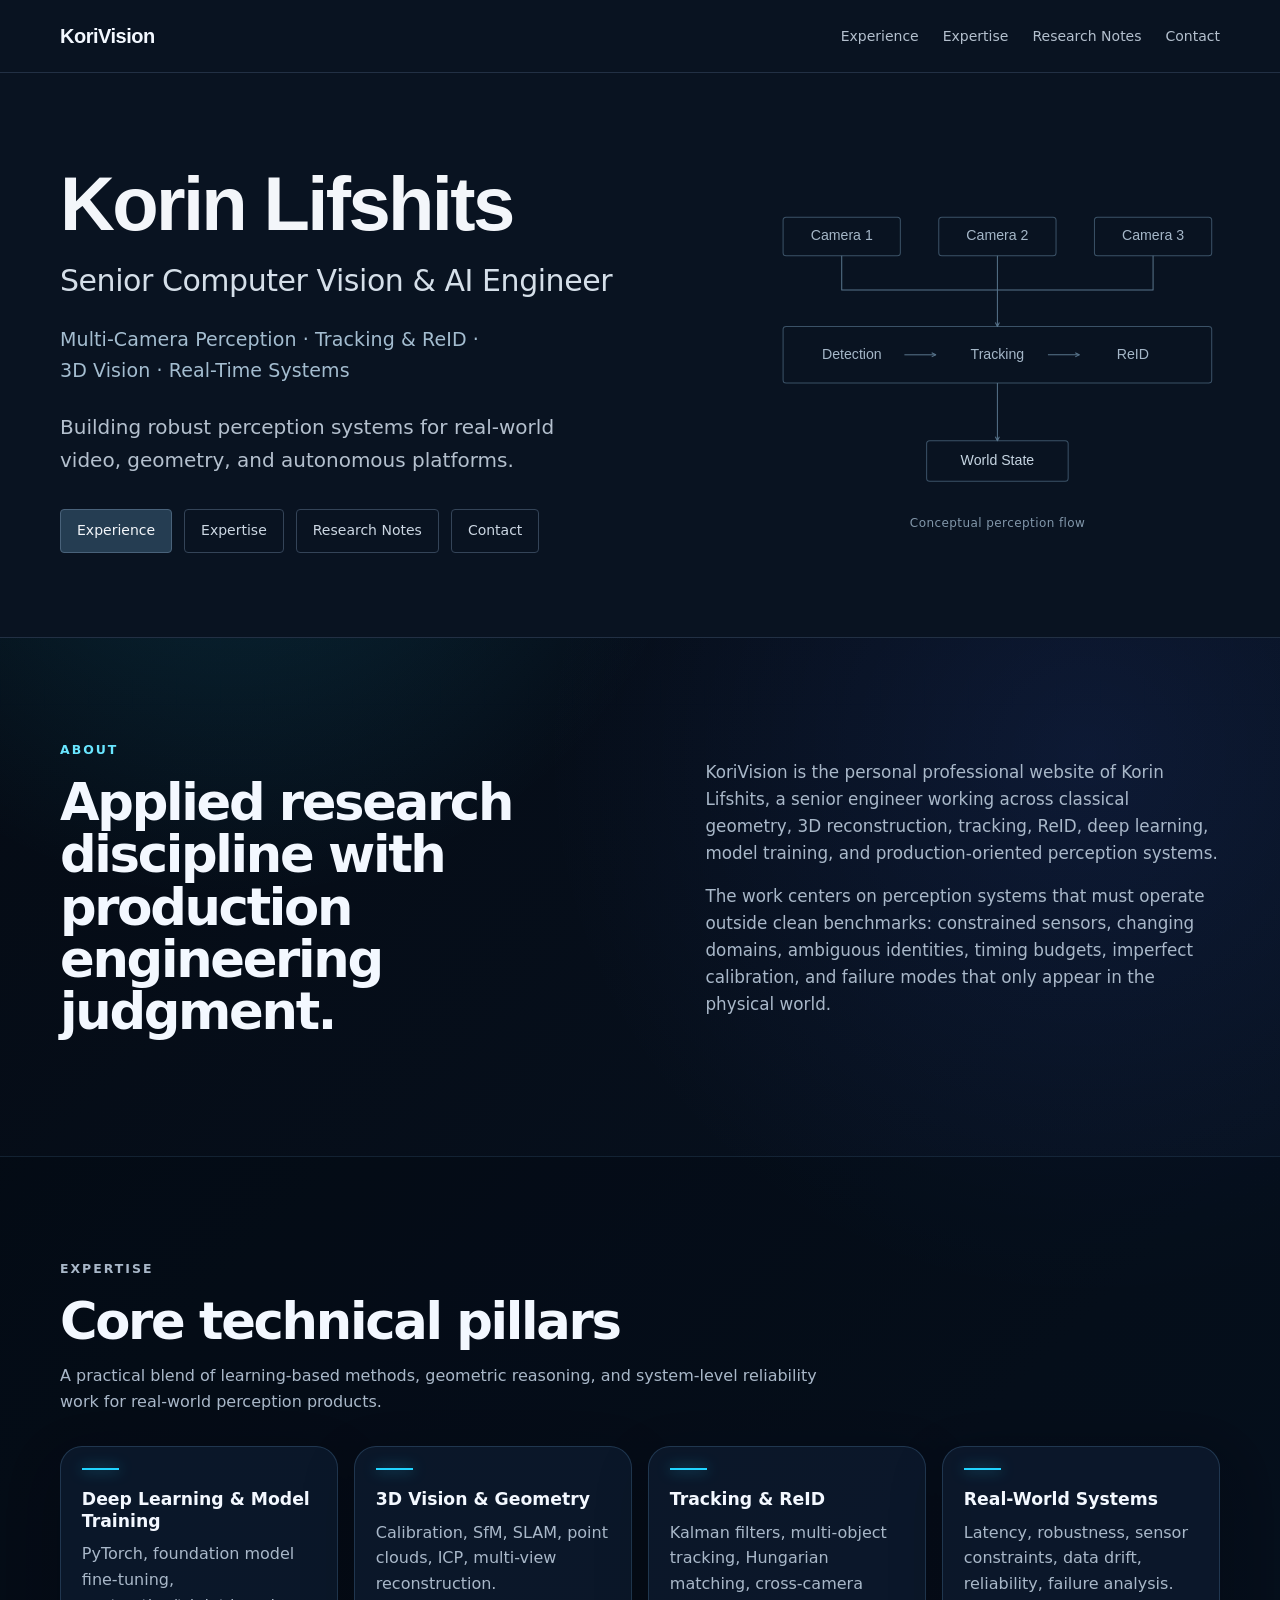
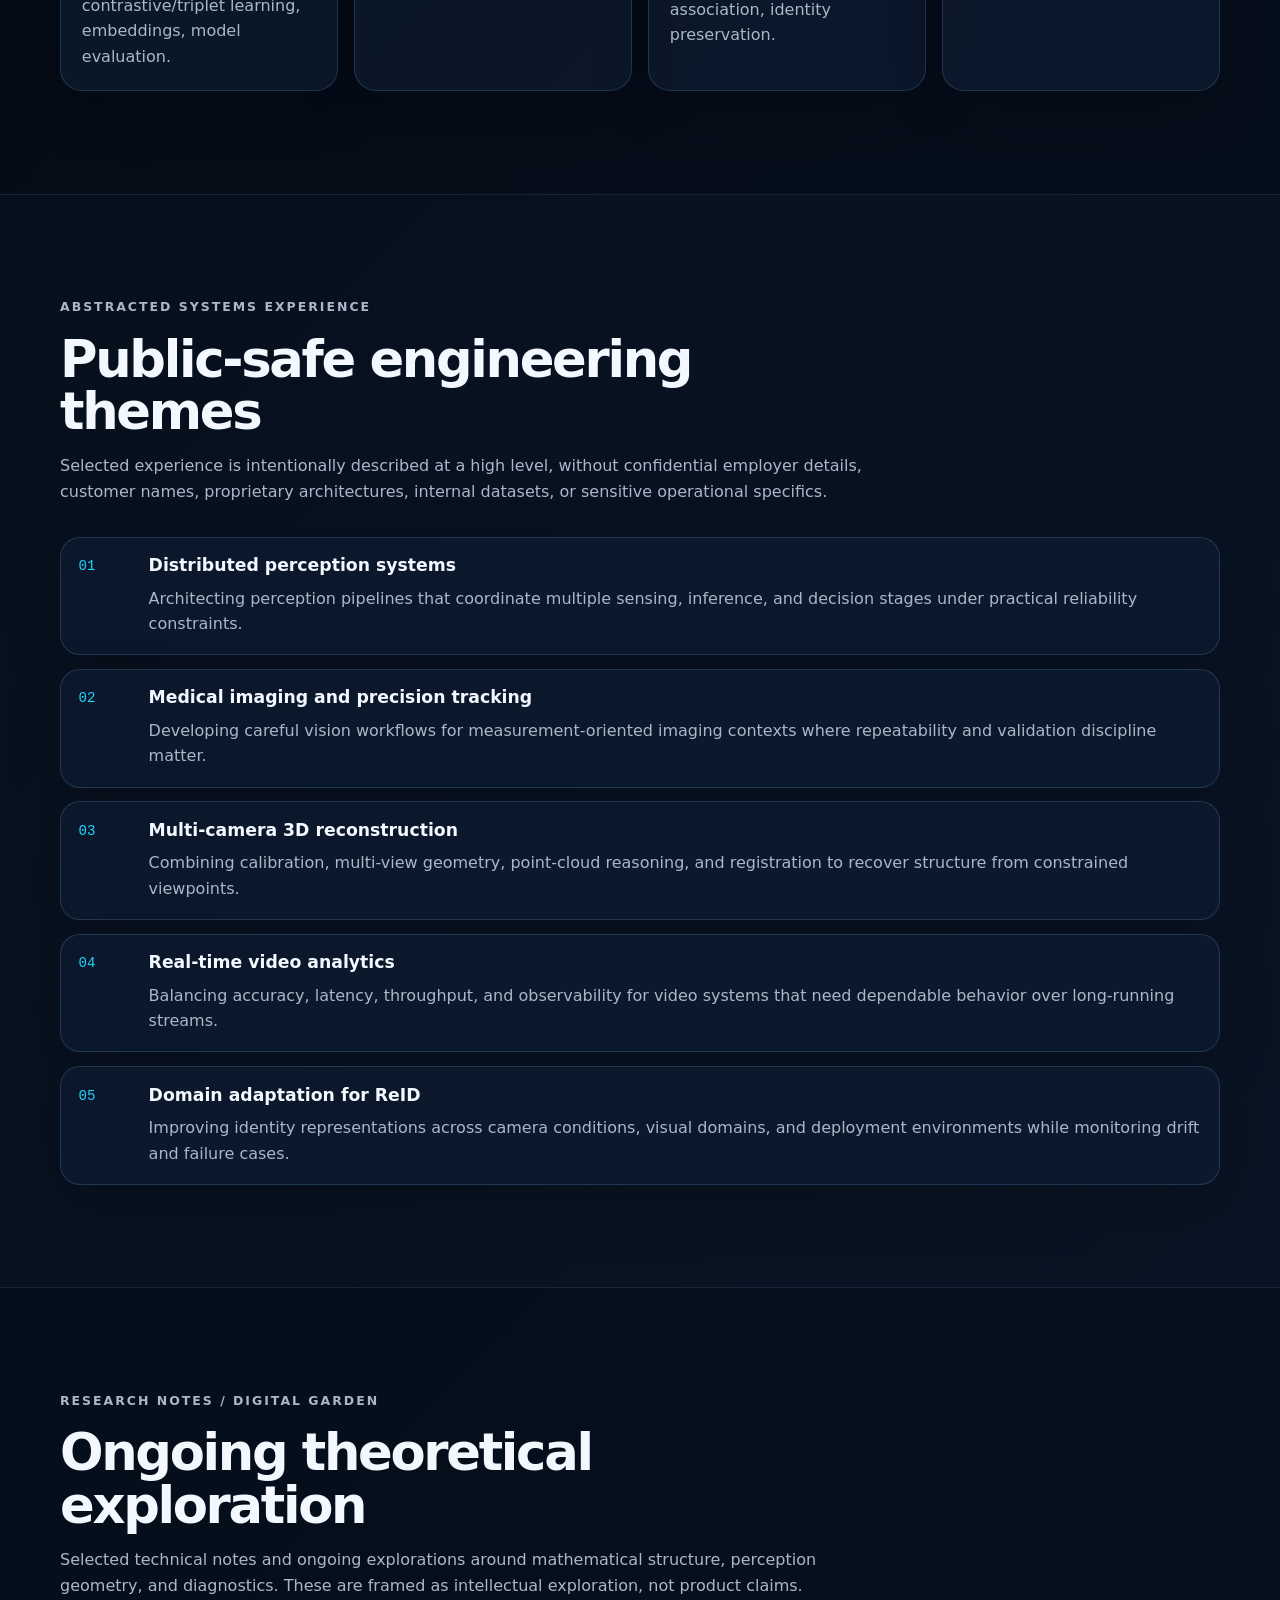
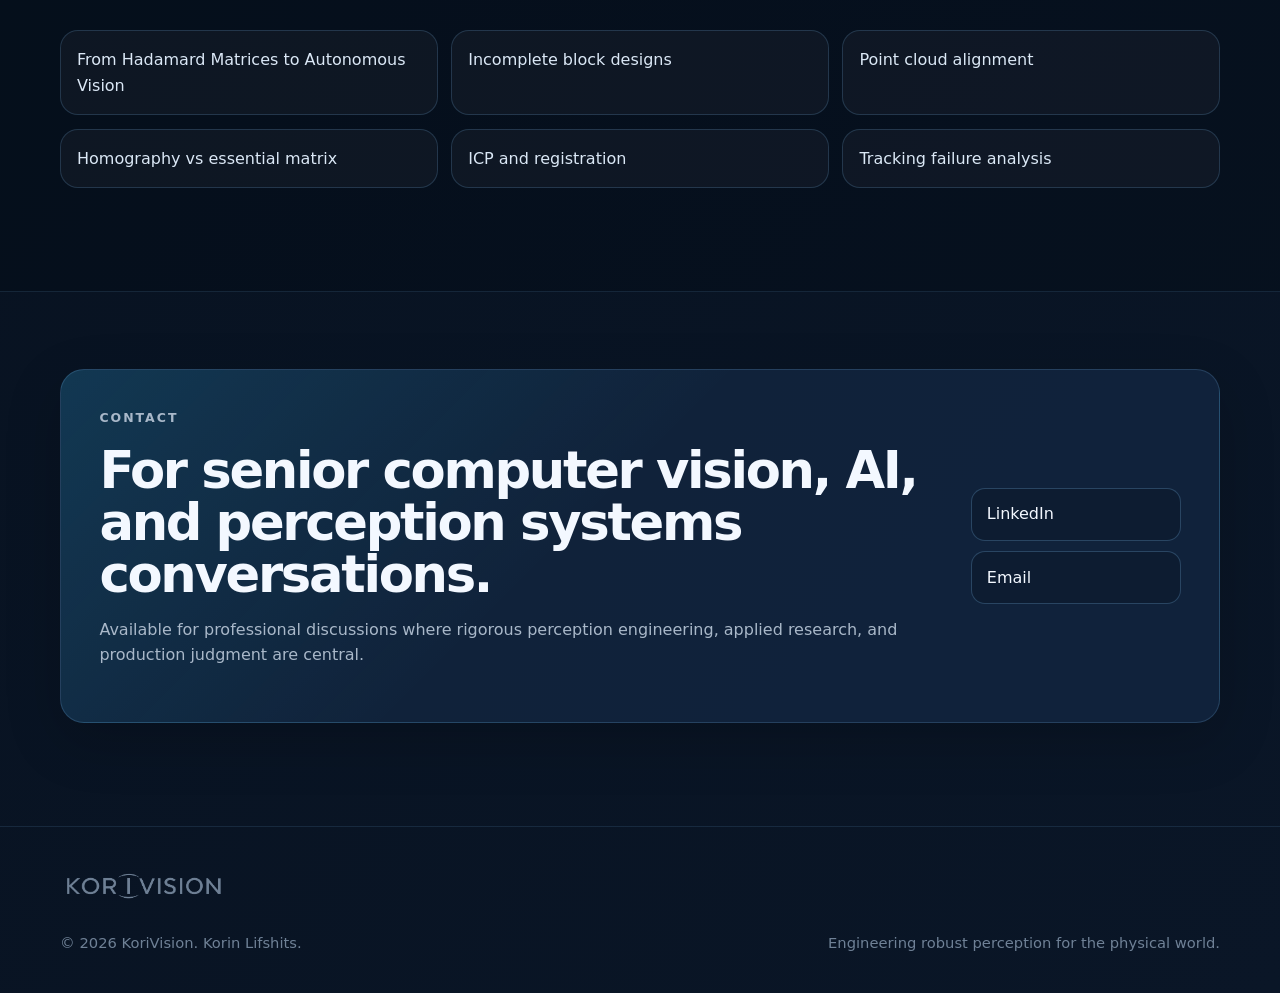
==== commit f93c6315: "Add approved footer logo signature using original PNG alpha mask" ====
--- a/index.html
+++ b/index.html
@@ -278,6 +278,9 @@
   </main>
 
   <footer class="footer">
+    <div class="container footer-logo-row">
+      <span class="footer-logo" role="img" aria-label="KORIVISION"></span>
+    </div>
     <div class="container footer-inner">
       <p>© <span id="year">2026</span> KoriVision. Korin Lifshits.</p>
       <p>Engineering robust perception for the physical world.</p>
--- a/styles.css
+++ b/styles.css
@@ -939,3 +939,21 @@
     font-size: clamp(2.25rem, 11.3vw, 3rem);
   }
 }
+
+/* Supplied raster logo used unchanged, only in the footer. */
+.footer-logo-row {
+  margin-bottom: 1rem;
+}
+
+.footer-logo {
+  --footer-logo-alpha: url("[data-uri]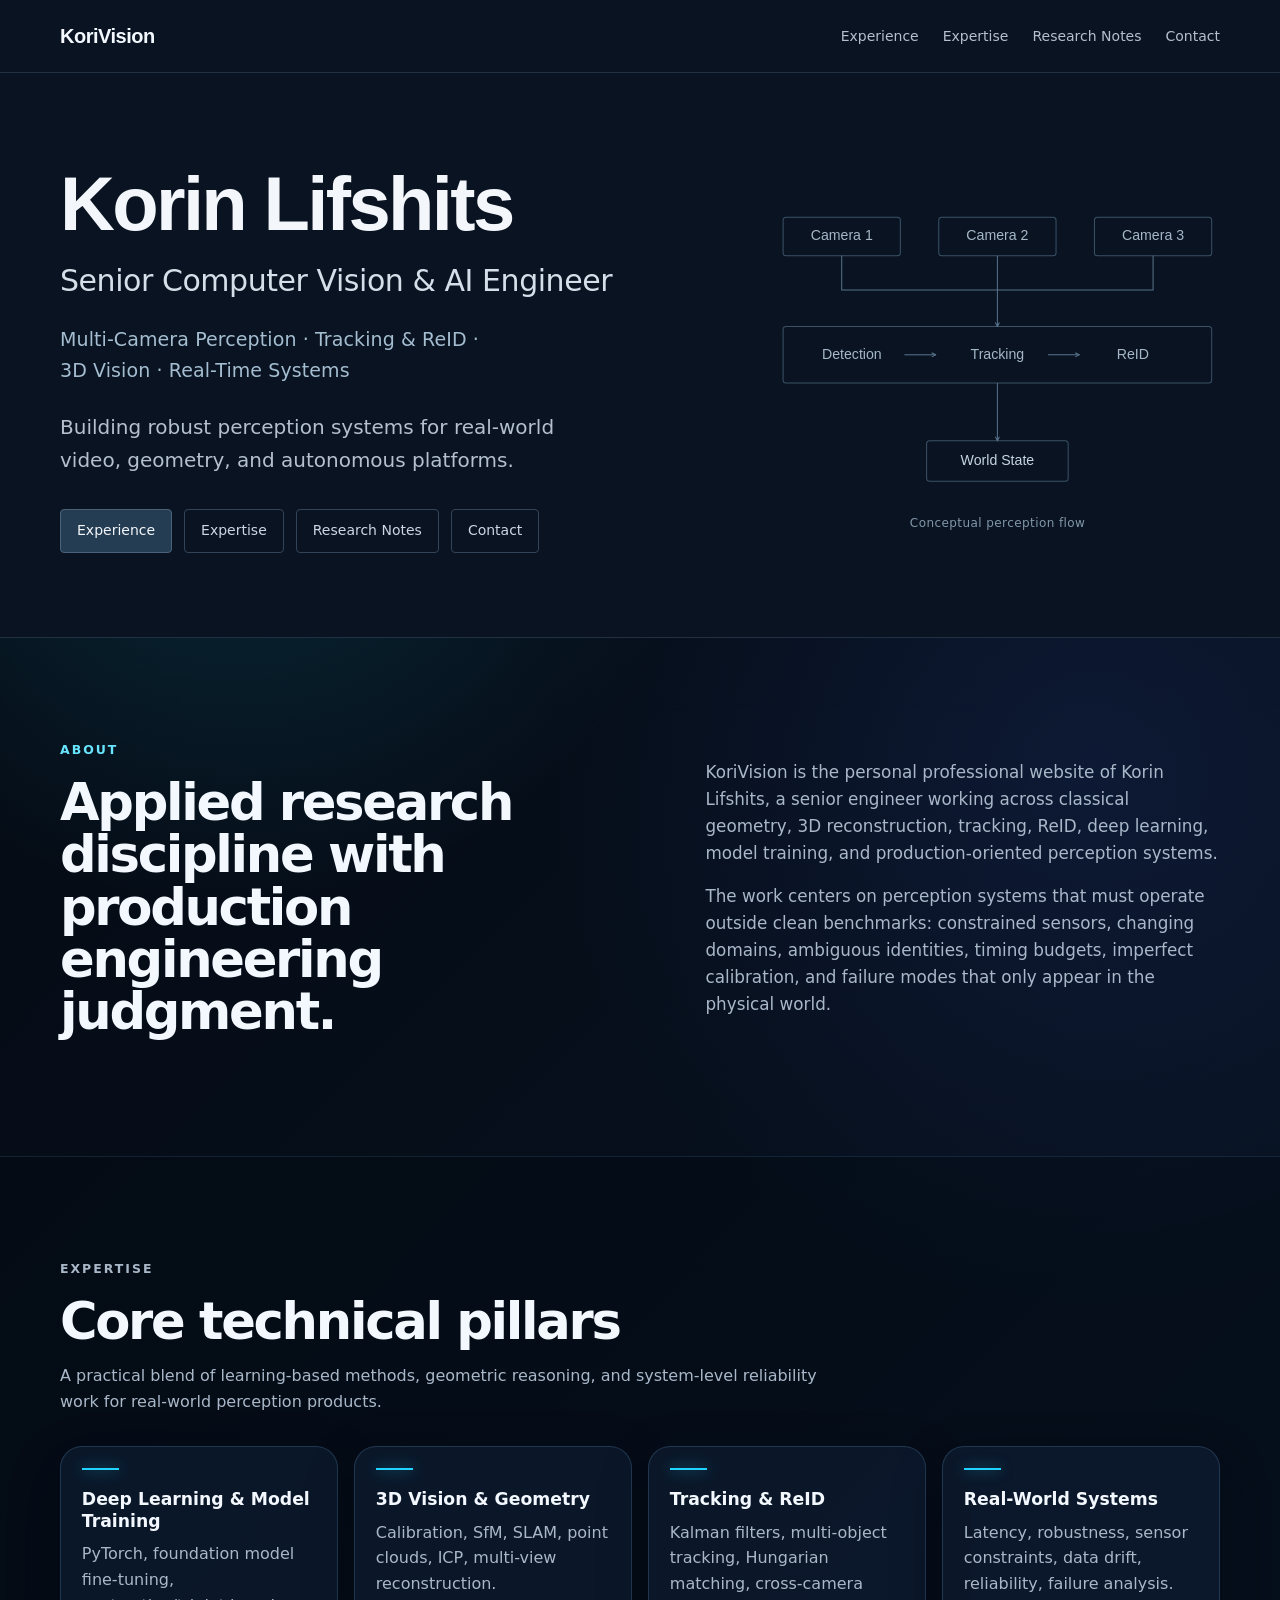
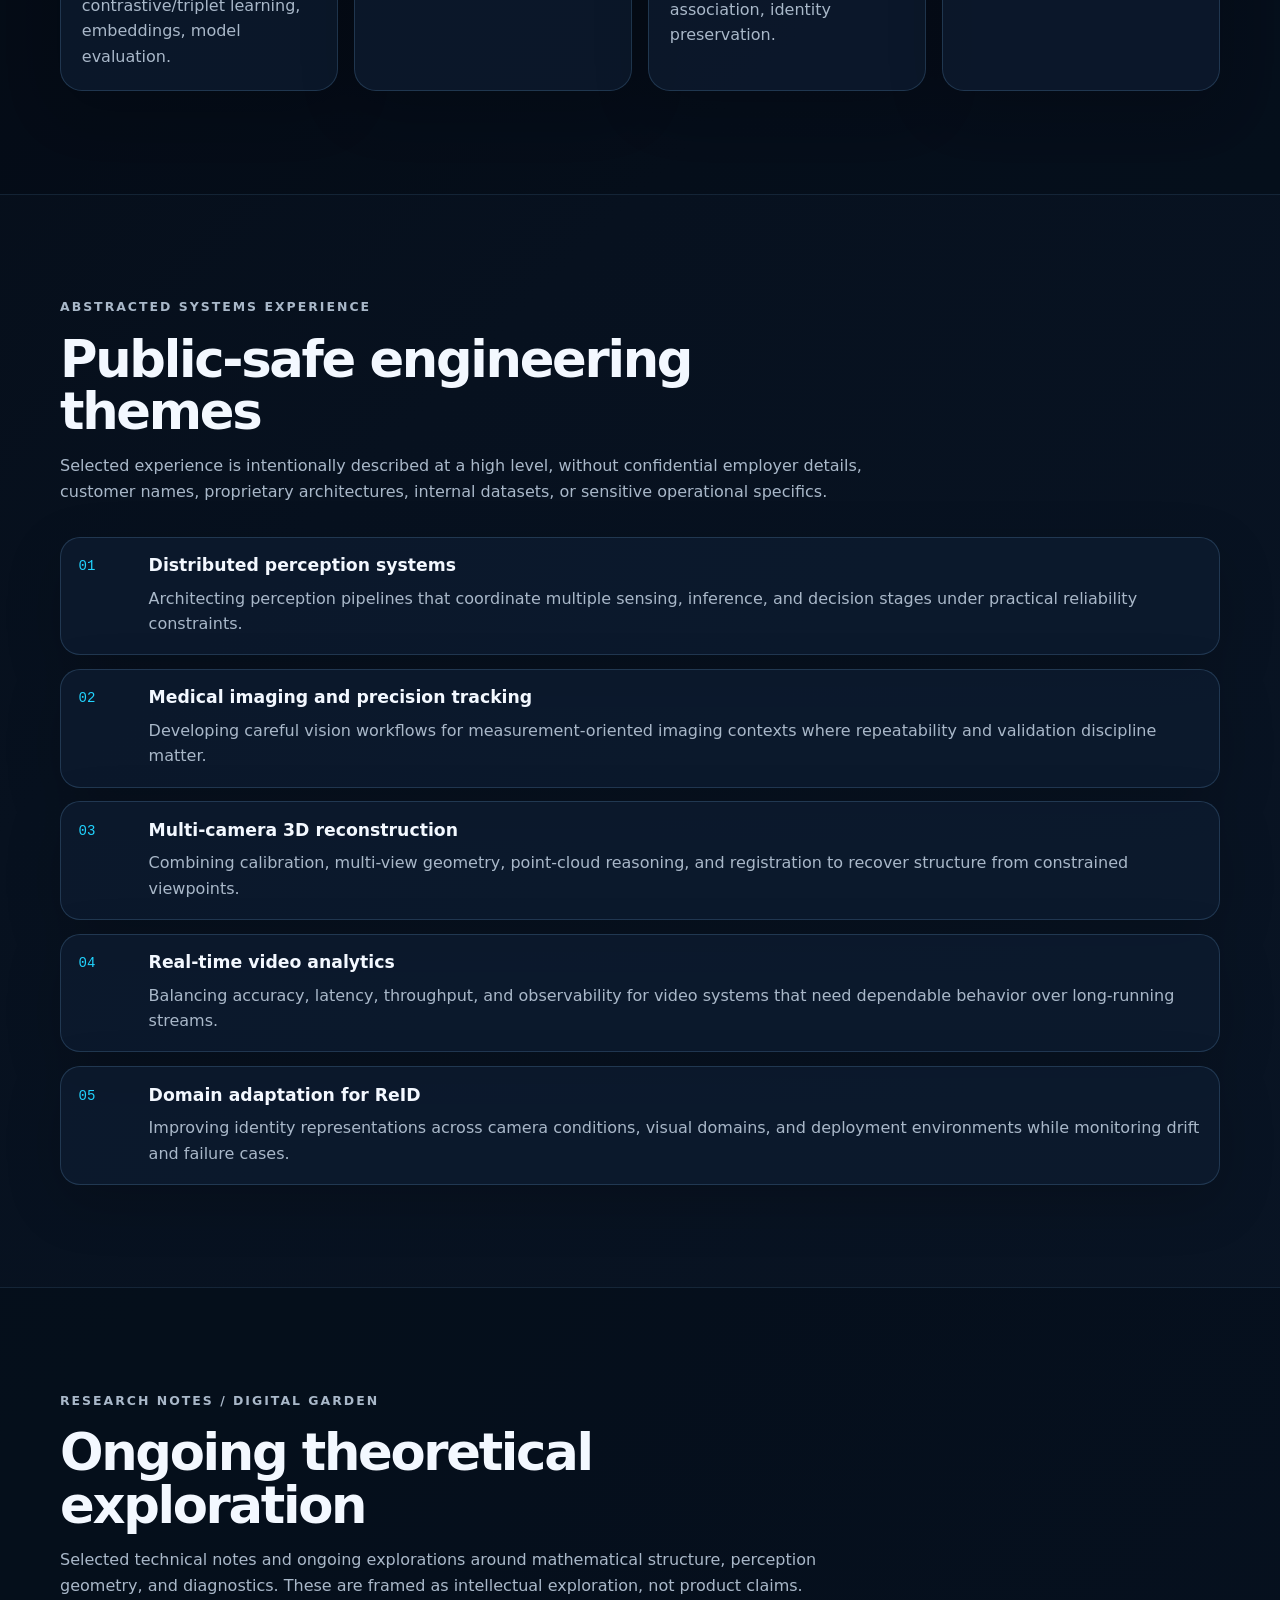
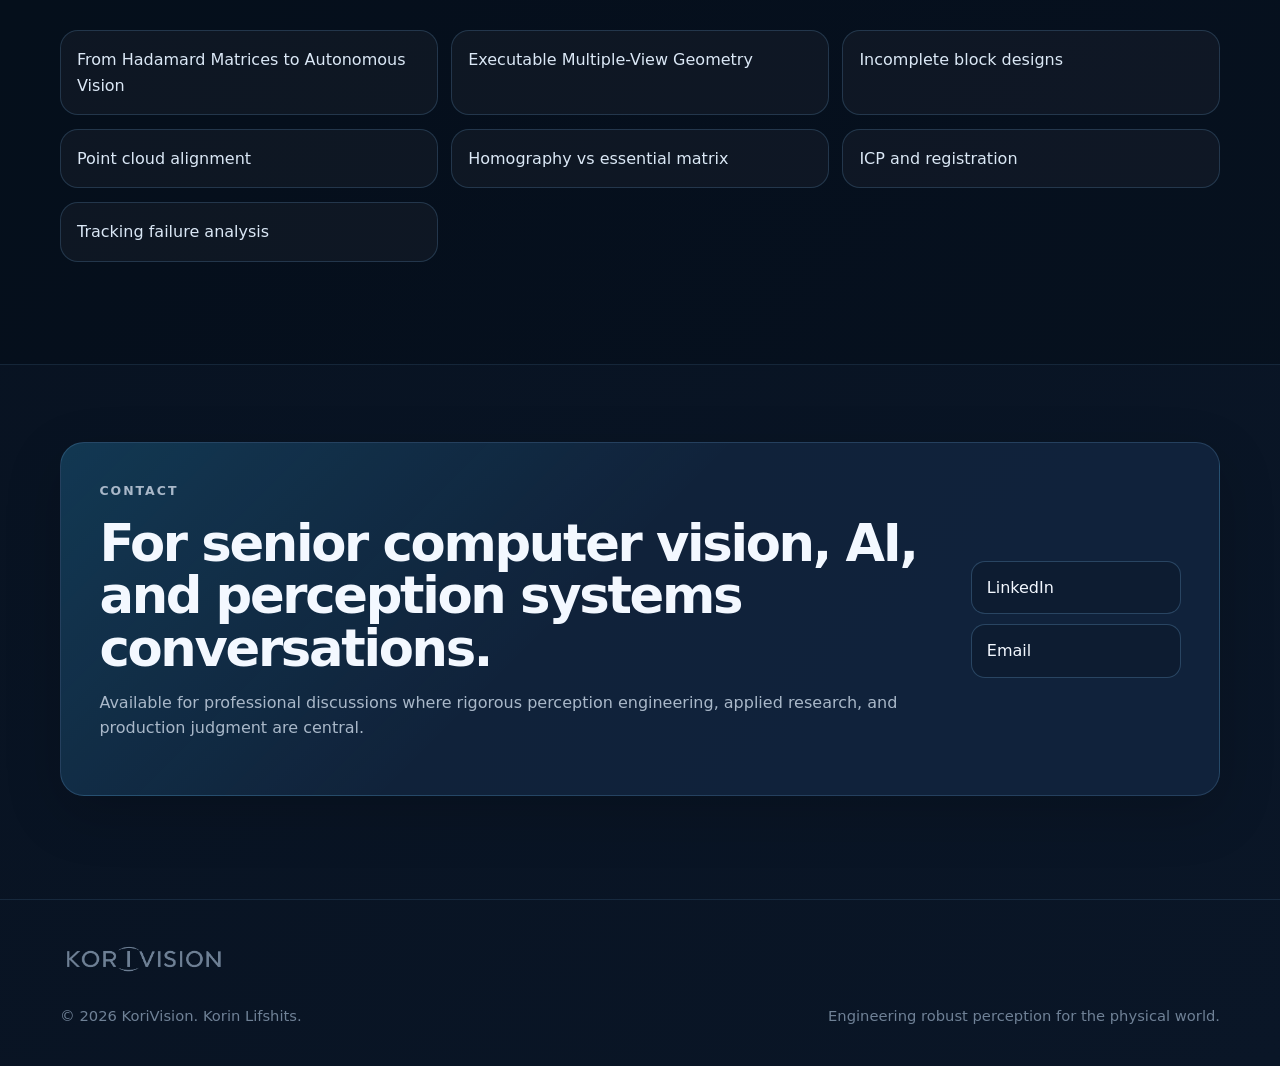
==== commit 196ccf81: "Add approved Executable Multiple-View Geometry research note" ====
--- a/index.html
+++ b/index.html
@@ -250,6 +250,7 @@
         </div>
         <div class="note-grid">
           <a href="research/hadamard-autonomous-vision.html">From Hadamard Matrices to Autonomous Vision</a>
+          <a href="research/executable-multiple-view-geometry.html">Executable Multiple-View Geometry</a>
           <a href="#contact">Incomplete block designs</a>
           <a href="#contact">Point cloud alignment</a>
           <a href="#contact">Homography vs essential matrix</a>
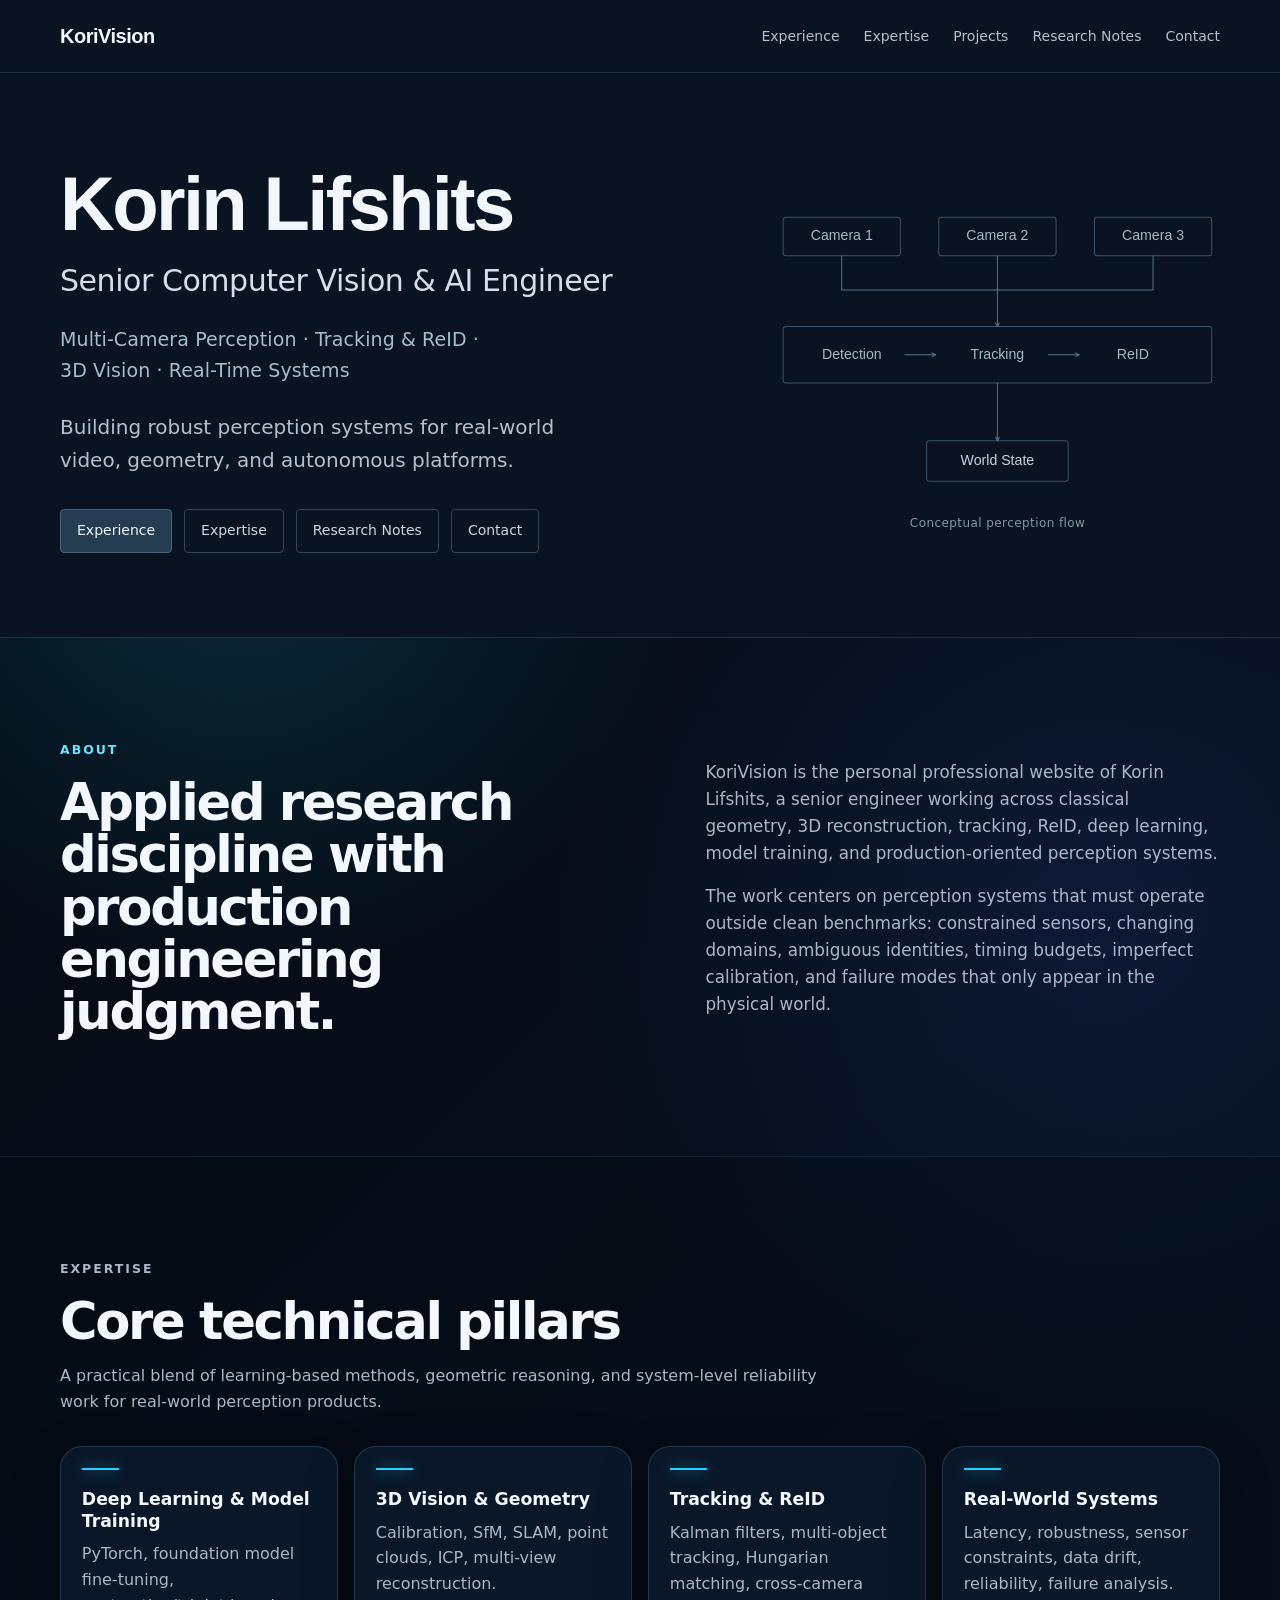
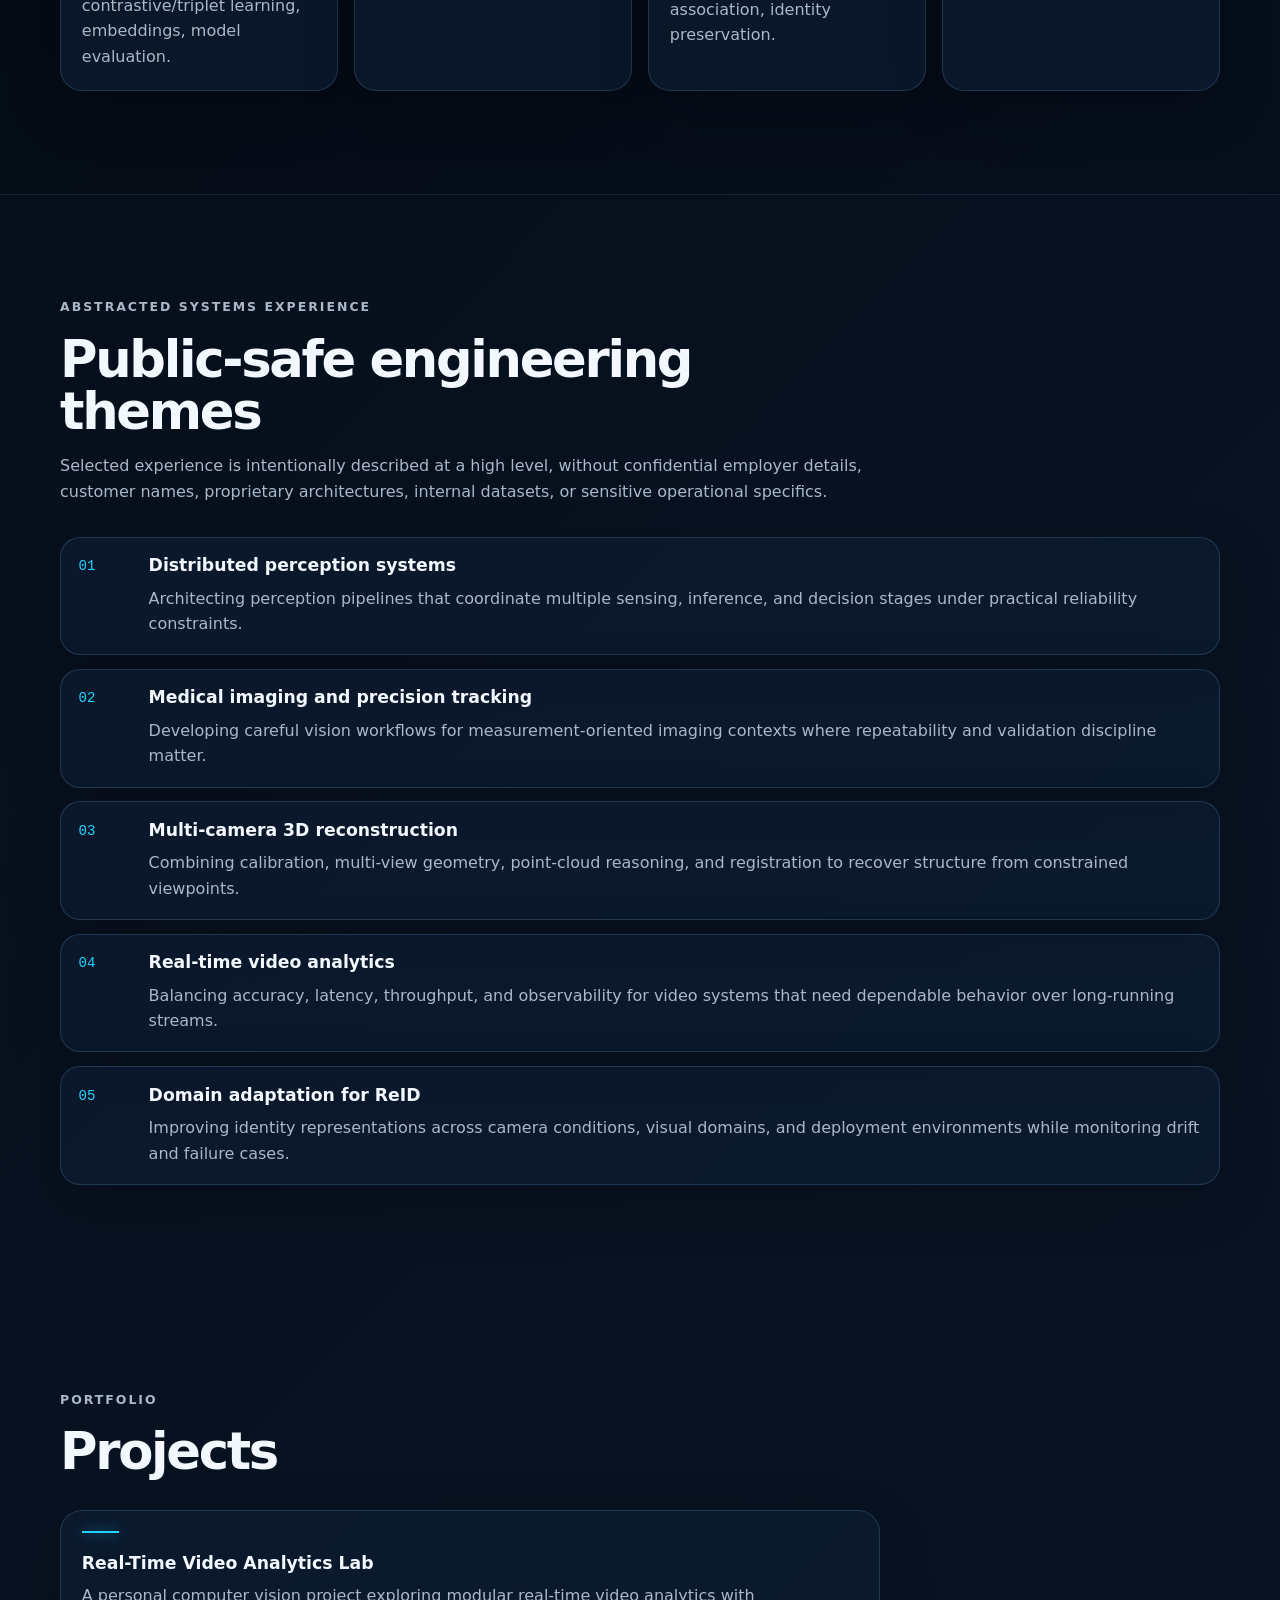
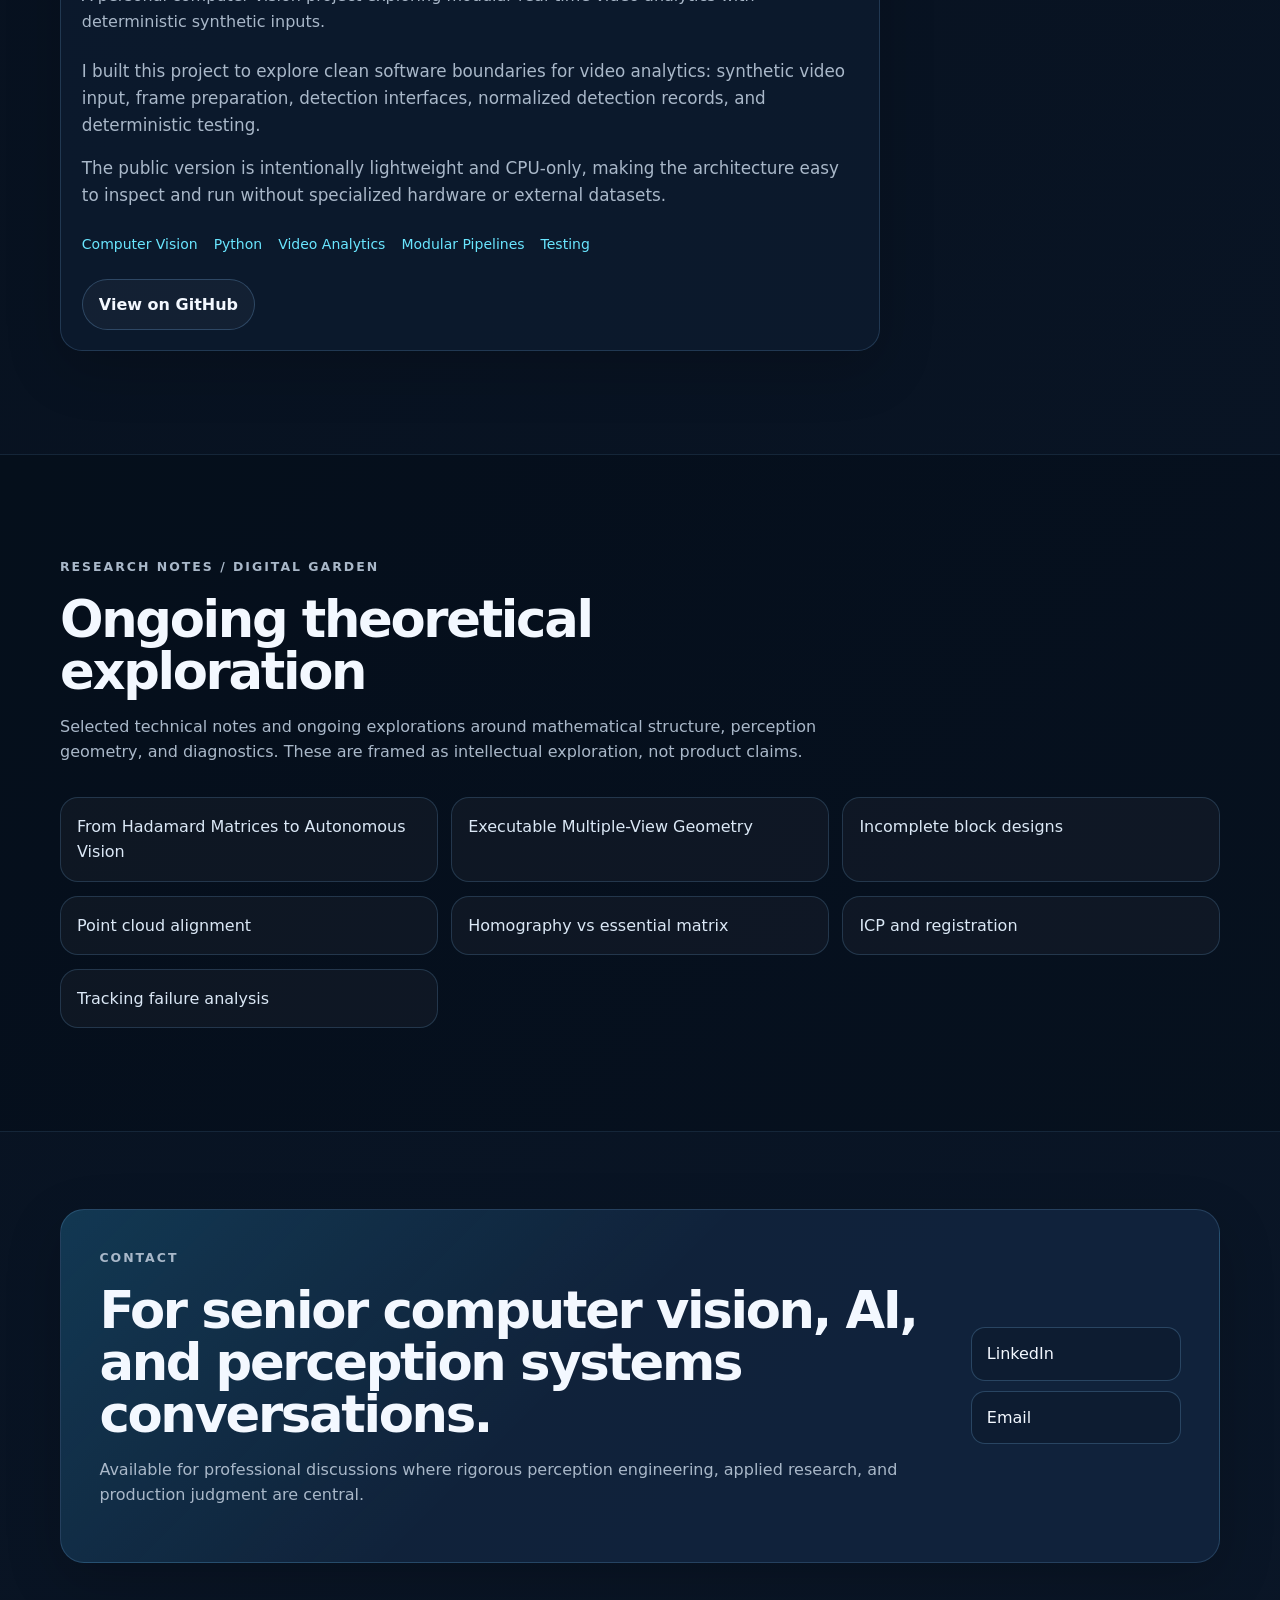
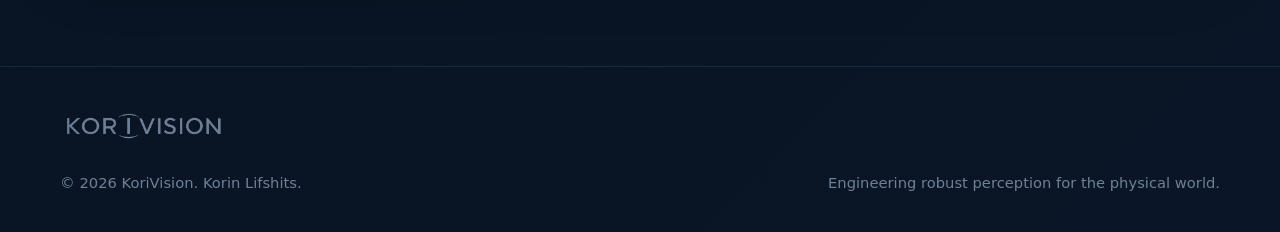
==== commit ff2e11f4: "Add Real-Time Video Analytics Lab project" ====
--- a/index.html
+++ b/index.html
@@ -27,6 +27,7 @@
       <div class="nav-links" aria-label="Section links">
         <a href="#experience">Experience</a>
         <a href="#expertise">Expertise</a>
+        <a href="#projects">Projects</a>
         <a href="#notes">Research Notes</a>
         <a href="#contact">Contact</a>
       </div>
@@ -40,6 +41,7 @@
         <div class="mobile-nav-links" id="mobile-section-links">
           <a href="#experience">Experience</a>
           <a href="#expertise">Expertise</a>
+          <a href="#projects">Projects</a>
           <a href="#notes">Research Notes</a>
           <a href="#contact">Contact</a>
         </div>
@@ -238,6 +240,36 @@
       </div>
     </section>
 
+    <section class="section" id="projects" aria-labelledby="projects-heading">
+      <div class="container">
+        <div class="section-heading compact">
+          <p class="section-kicker">Portfolio</p>
+          <h2 id="projects-heading">Projects</h2>
+        </div>
+        <article class="card project-card" aria-labelledby="video-analytics-title">
+          <h3 id="video-analytics-title">Real-Time Video Analytics Lab</h3>
+          <p>A personal computer vision project exploring modular real-time video analytics
+            with deterministic synthetic inputs.</p>
+          <div class="prose">
+            <p>I built this project to explore clean software boundaries for video analytics:
+              synthetic video input, frame preparation, detection interfaces, normalized
+              detection records, and deterministic testing.</p>
+            <p>The public version is intentionally lightweight and CPU-only, making the
+              architecture easy to inspect and run without specialized hardware or external
+              datasets.</p>
+          </div>
+          <ul class="project-focus" aria-label="Focus areas">
+            <li>Computer Vision</li>
+            <li>Python</li>
+            <li>Video Analytics</li>
+            <li>Modular Pipelines</li>
+            <li>Testing</li>
+          </ul>
+          <a class="button" href="https://github.com/korinl/Real-Time-Video-Analytics-Lab" target="_blank" rel="noopener noreferrer">View on GitHub</a>
+        </article>
+      </div>
+    </section>
+
     <section class="section section-muted" id="notes">
       <div class="container">
         <div class="section-heading compact">
--- a/styles.css
+++ b/styles.css
@@ -946,7 +946,7 @@
 }
 
 .footer-logo {
-  --footer-logo-alpha: url("[data-uri]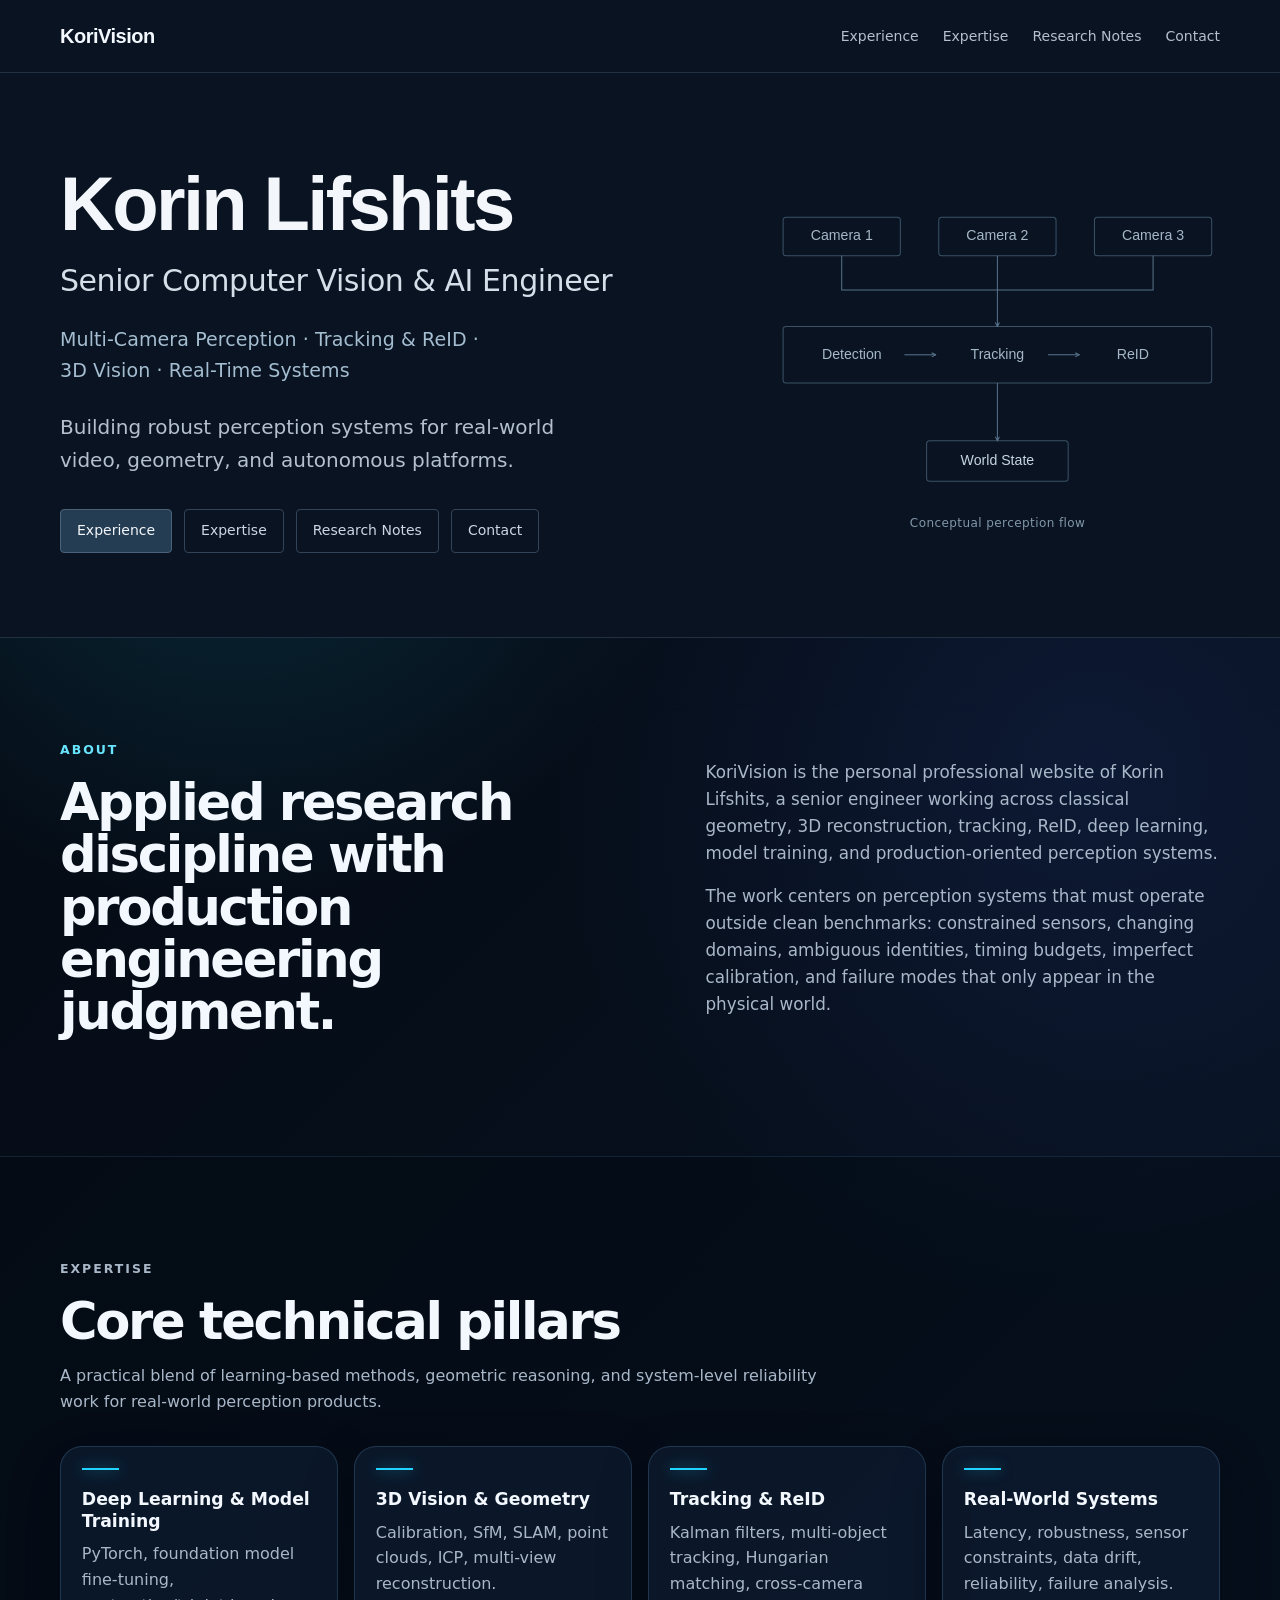
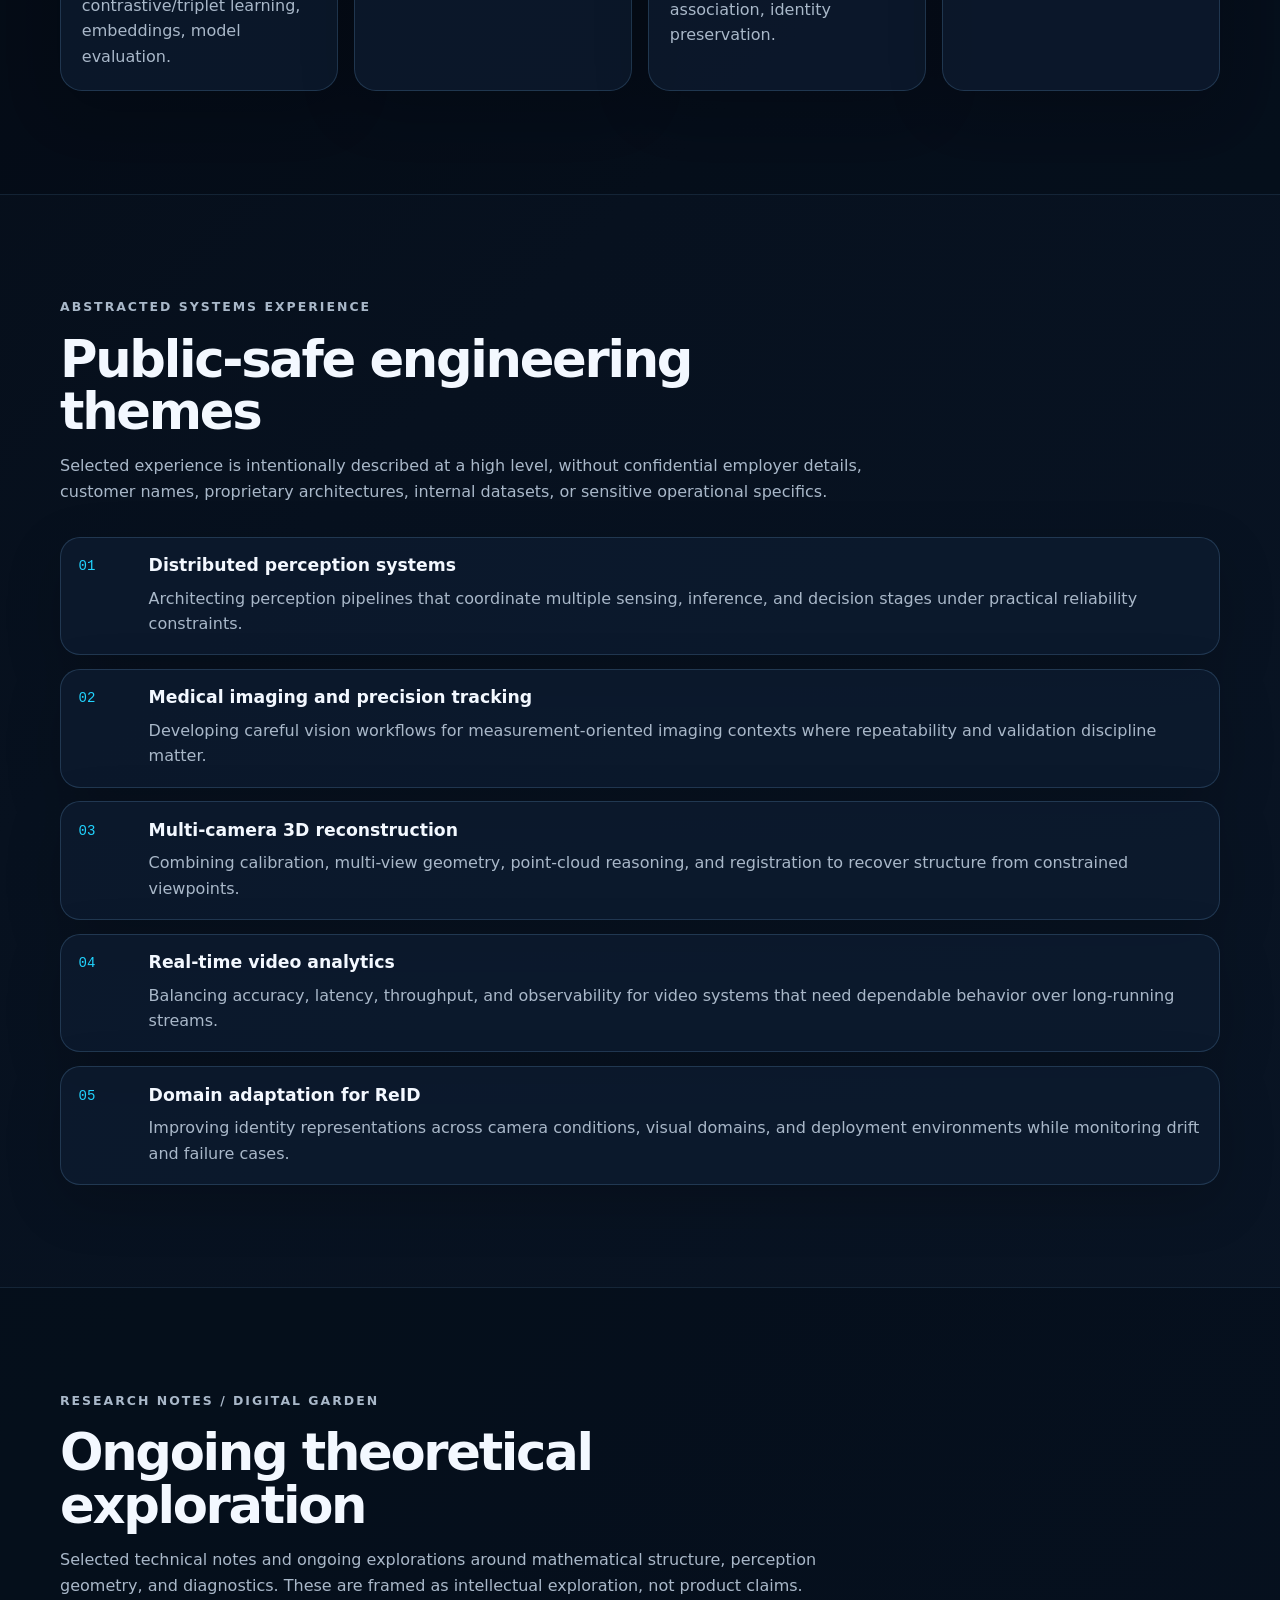
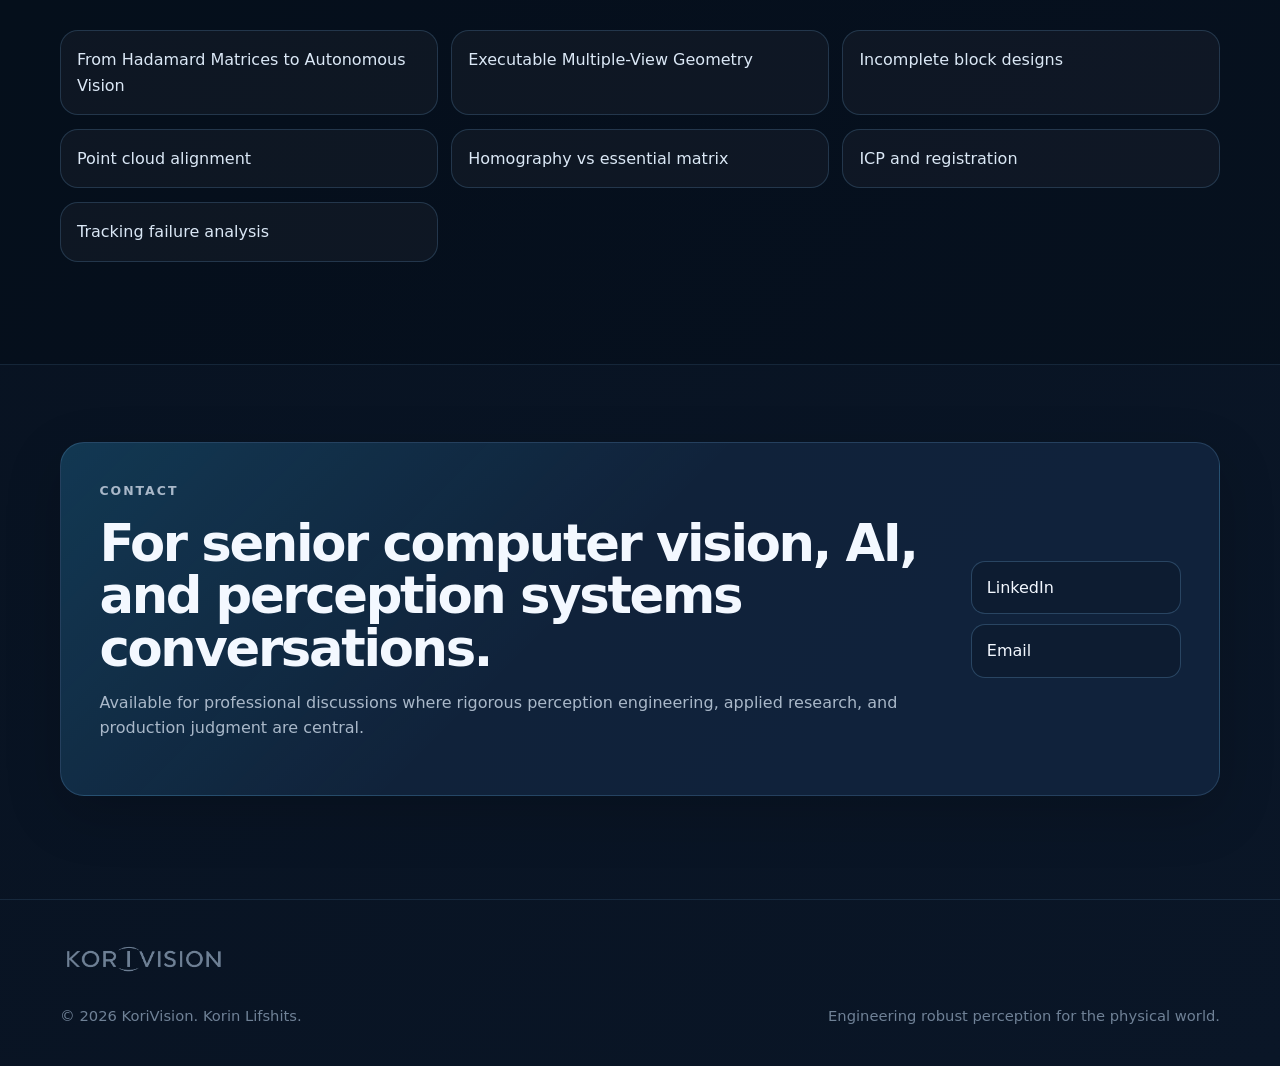
==== commit 0a08548e: "Remove Real-Time Video Analytics Lab portfolio card" ====
--- a/index.html
+++ b/index.html
@@ -27,7 +27,6 @@
       <div class="nav-links" aria-label="Section links">
         <a href="#experience">Experience</a>
         <a href="#expertise">Expertise</a>
-        <a href="#projects">Projects</a>
         <a href="#notes">Research Notes</a>
         <a href="#contact">Contact</a>
       </div>
@@ -41,7 +40,6 @@
         <div class="mobile-nav-links" id="mobile-section-links">
           <a href="#experience">Experience</a>
           <a href="#expertise">Expertise</a>
-          <a href="#projects">Projects</a>
           <a href="#notes">Research Notes</a>
           <a href="#contact">Contact</a>
         </div>
@@ -240,36 +238,6 @@
       </div>
     </section>
 
-    <section class="section" id="projects" aria-labelledby="projects-heading">
-      <div class="container">
-        <div class="section-heading compact">
-          <p class="section-kicker">Portfolio</p>
-          <h2 id="projects-heading">Projects</h2>
-        </div>
-        <article class="card project-card" aria-labelledby="video-analytics-title">
-          <h3 id="video-analytics-title">Real-Time Video Analytics Lab</h3>
-          <p>A personal computer vision project exploring modular real-time video analytics
-            with deterministic synthetic inputs.</p>
-          <div class="prose">
-            <p>I built this project to explore clean software boundaries for video analytics:
-              synthetic video input, frame preparation, detection interfaces, normalized
-              detection records, and deterministic testing.</p>
-            <p>The public version is intentionally lightweight and CPU-only, making the
-              architecture easy to inspect and run without specialized hardware or external
-              datasets.</p>
-          </div>
-          <ul class="project-focus" aria-label="Focus areas">
-            <li>Computer Vision</li>
-            <li>Python</li>
-            <li>Video Analytics</li>
-            <li>Modular Pipelines</li>
-            <li>Testing</li>
-          </ul>
-          <a class="button" href="https://github.com/korinl/Real-Time-Video-Analytics-Lab" target="_blank" rel="noopener noreferrer">View on GitHub</a>
-        </article>
-      </div>
-    </section>
-
     <section class="section section-muted" id="notes">
       <div class="container">
         <div class="section-heading compact">
--- a/styles.css
+++ b/styles.css
@@ -946,7 +946,7 @@
 }
 
 .footer-logo {
-  --footer-logo-alpha: url("assets/brand/footer-mask.png");
+  --footer-logo-alpha: url("[data-uri]